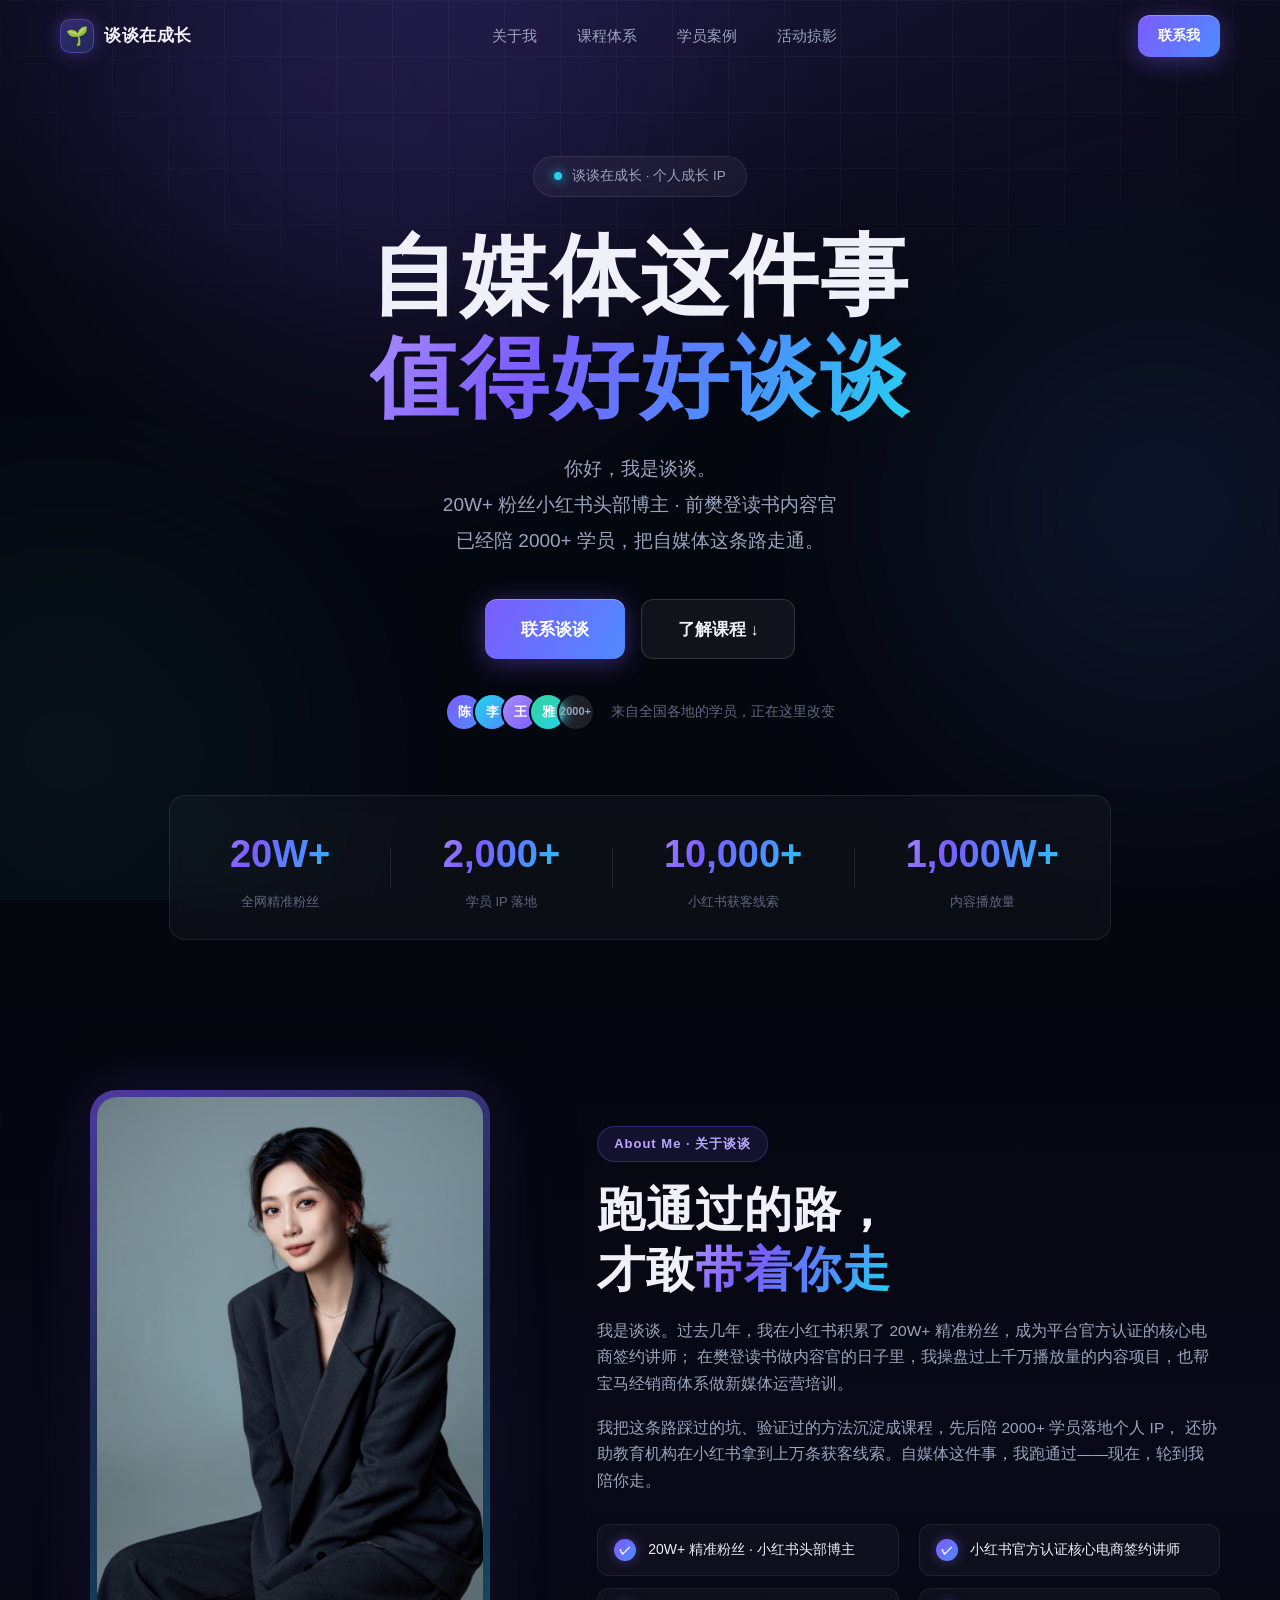
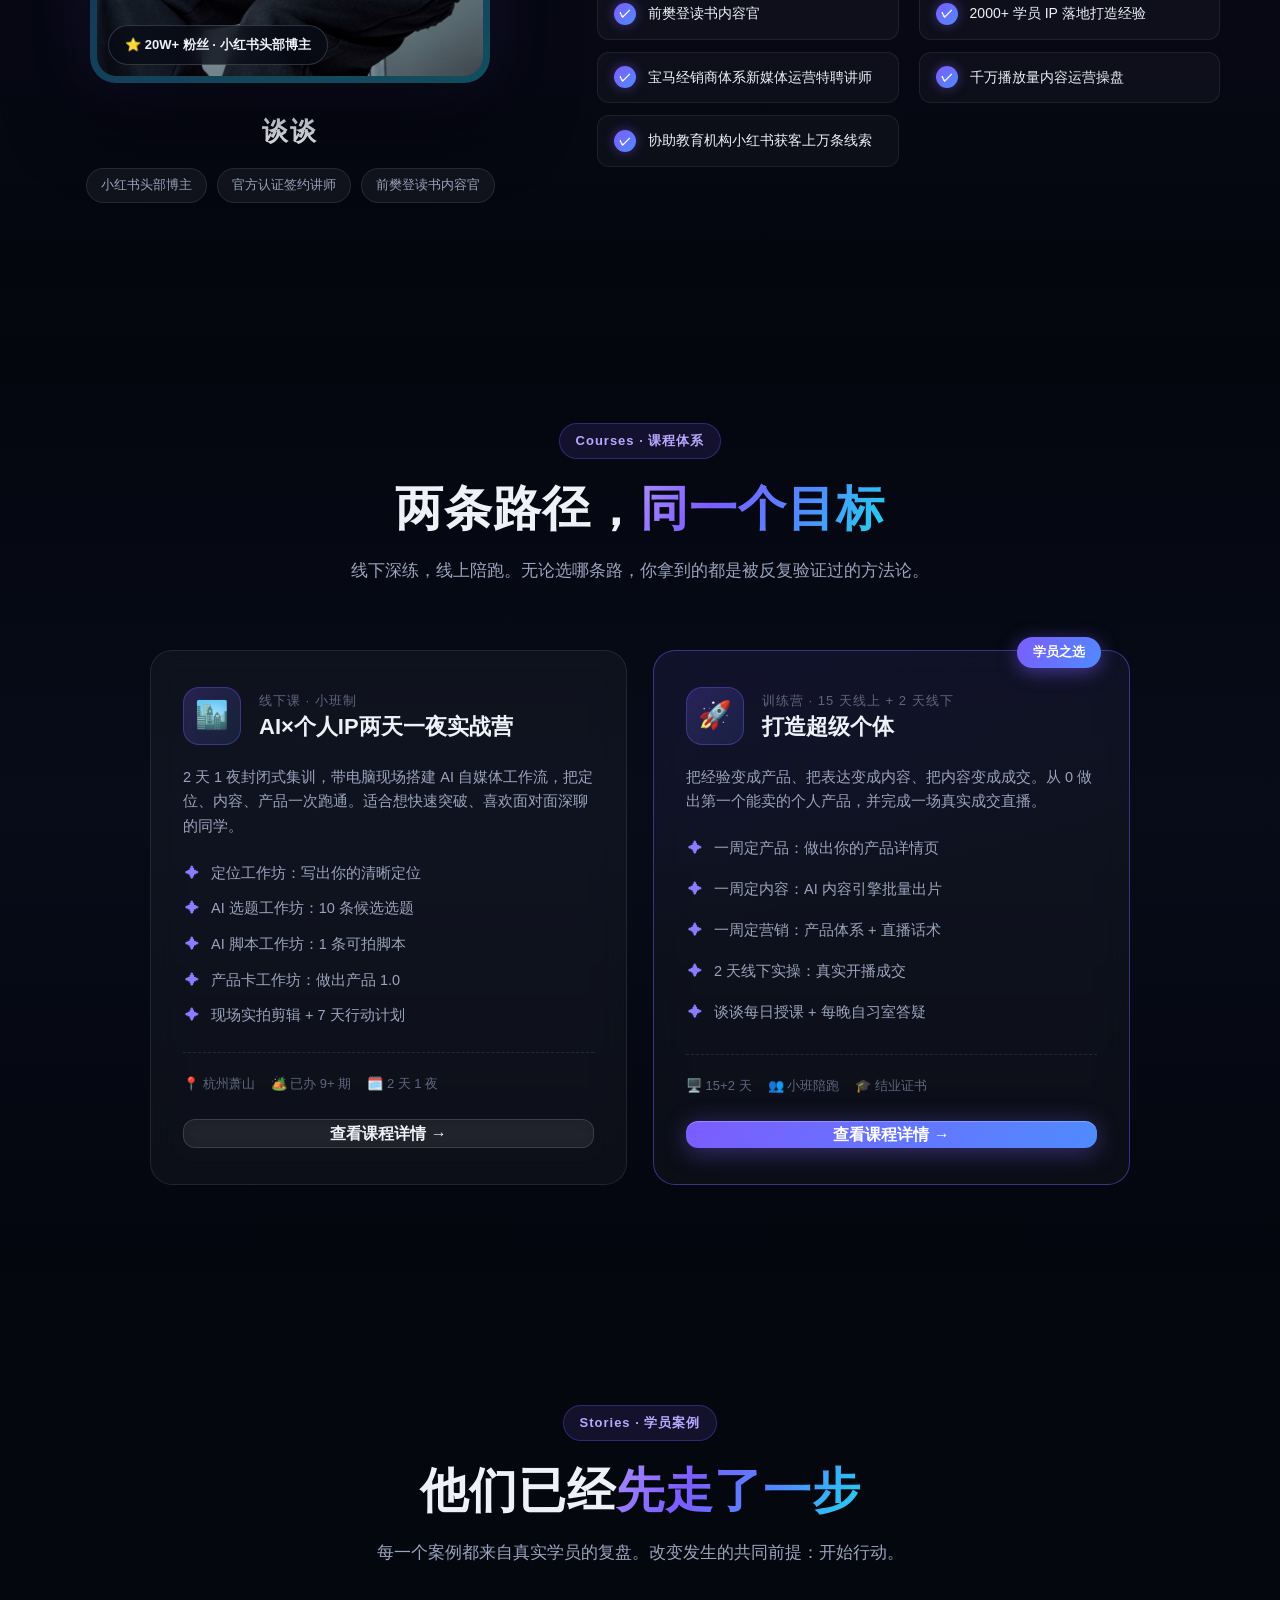
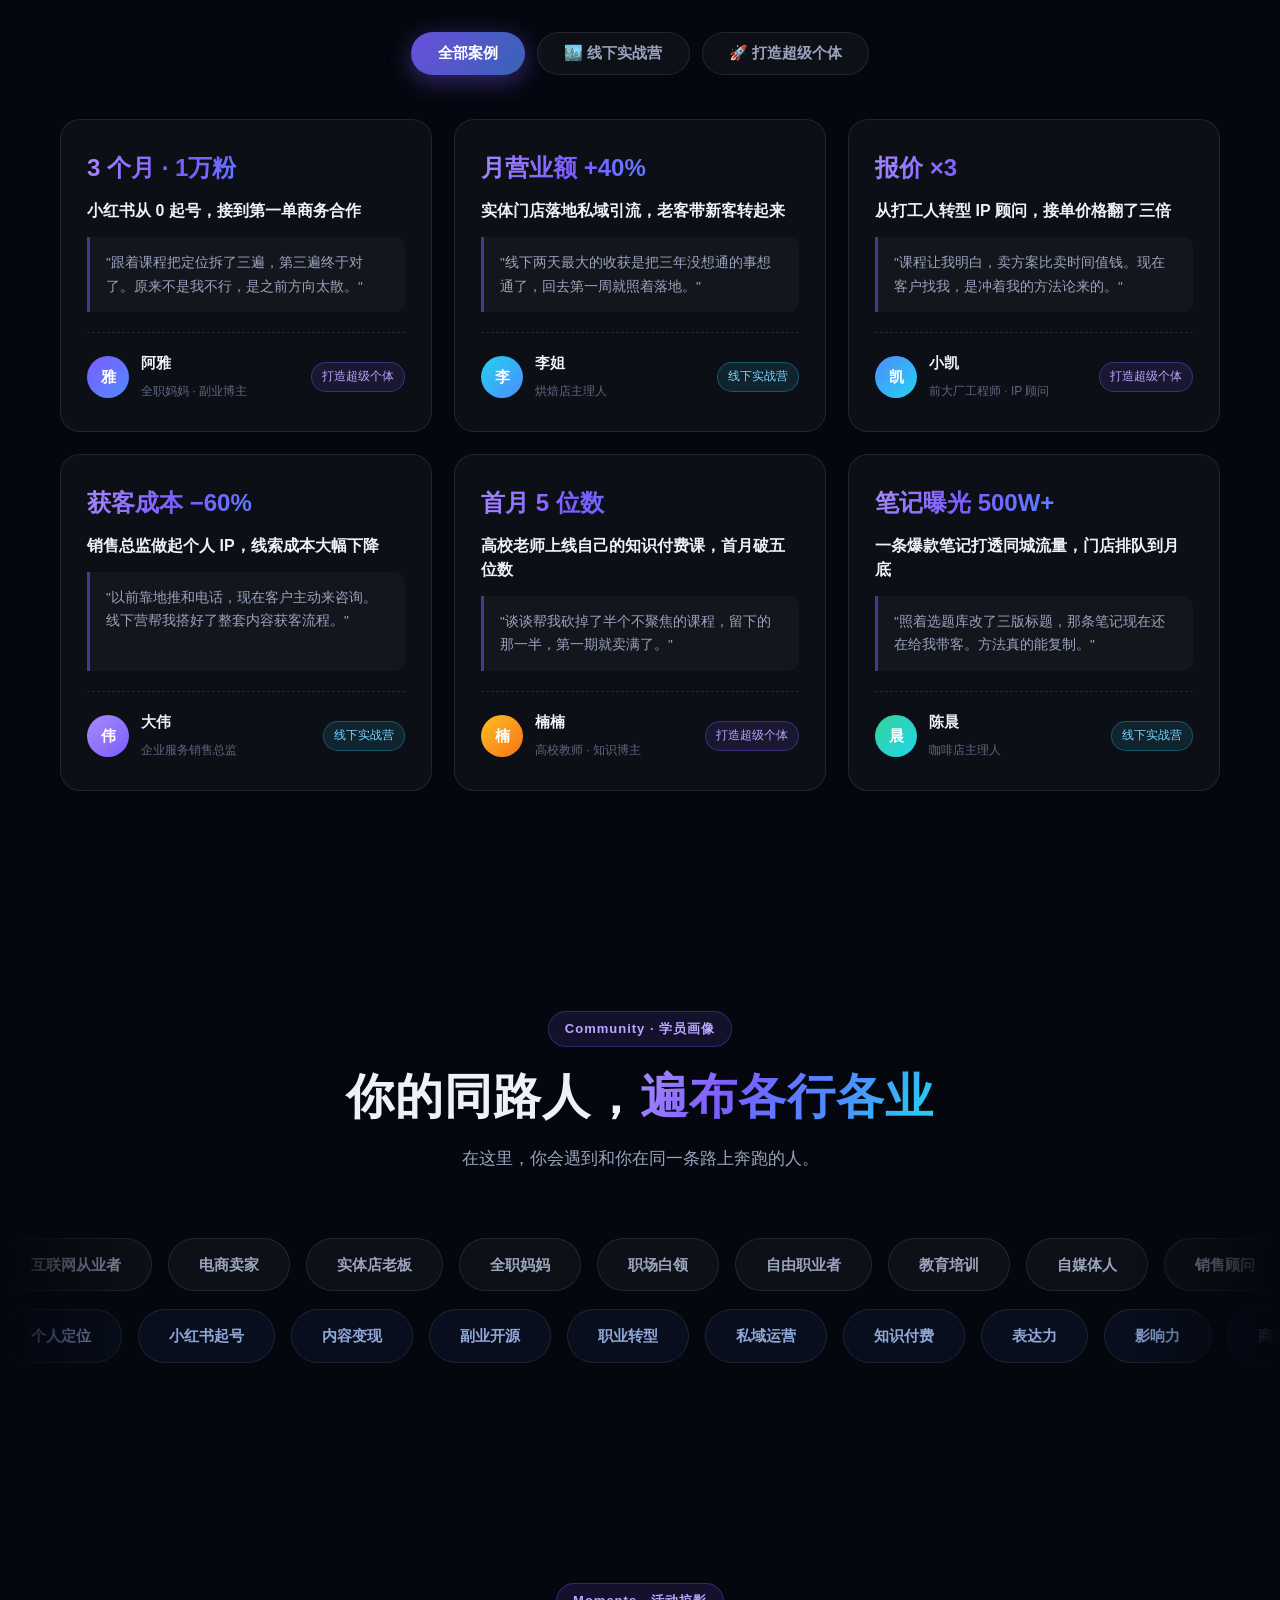
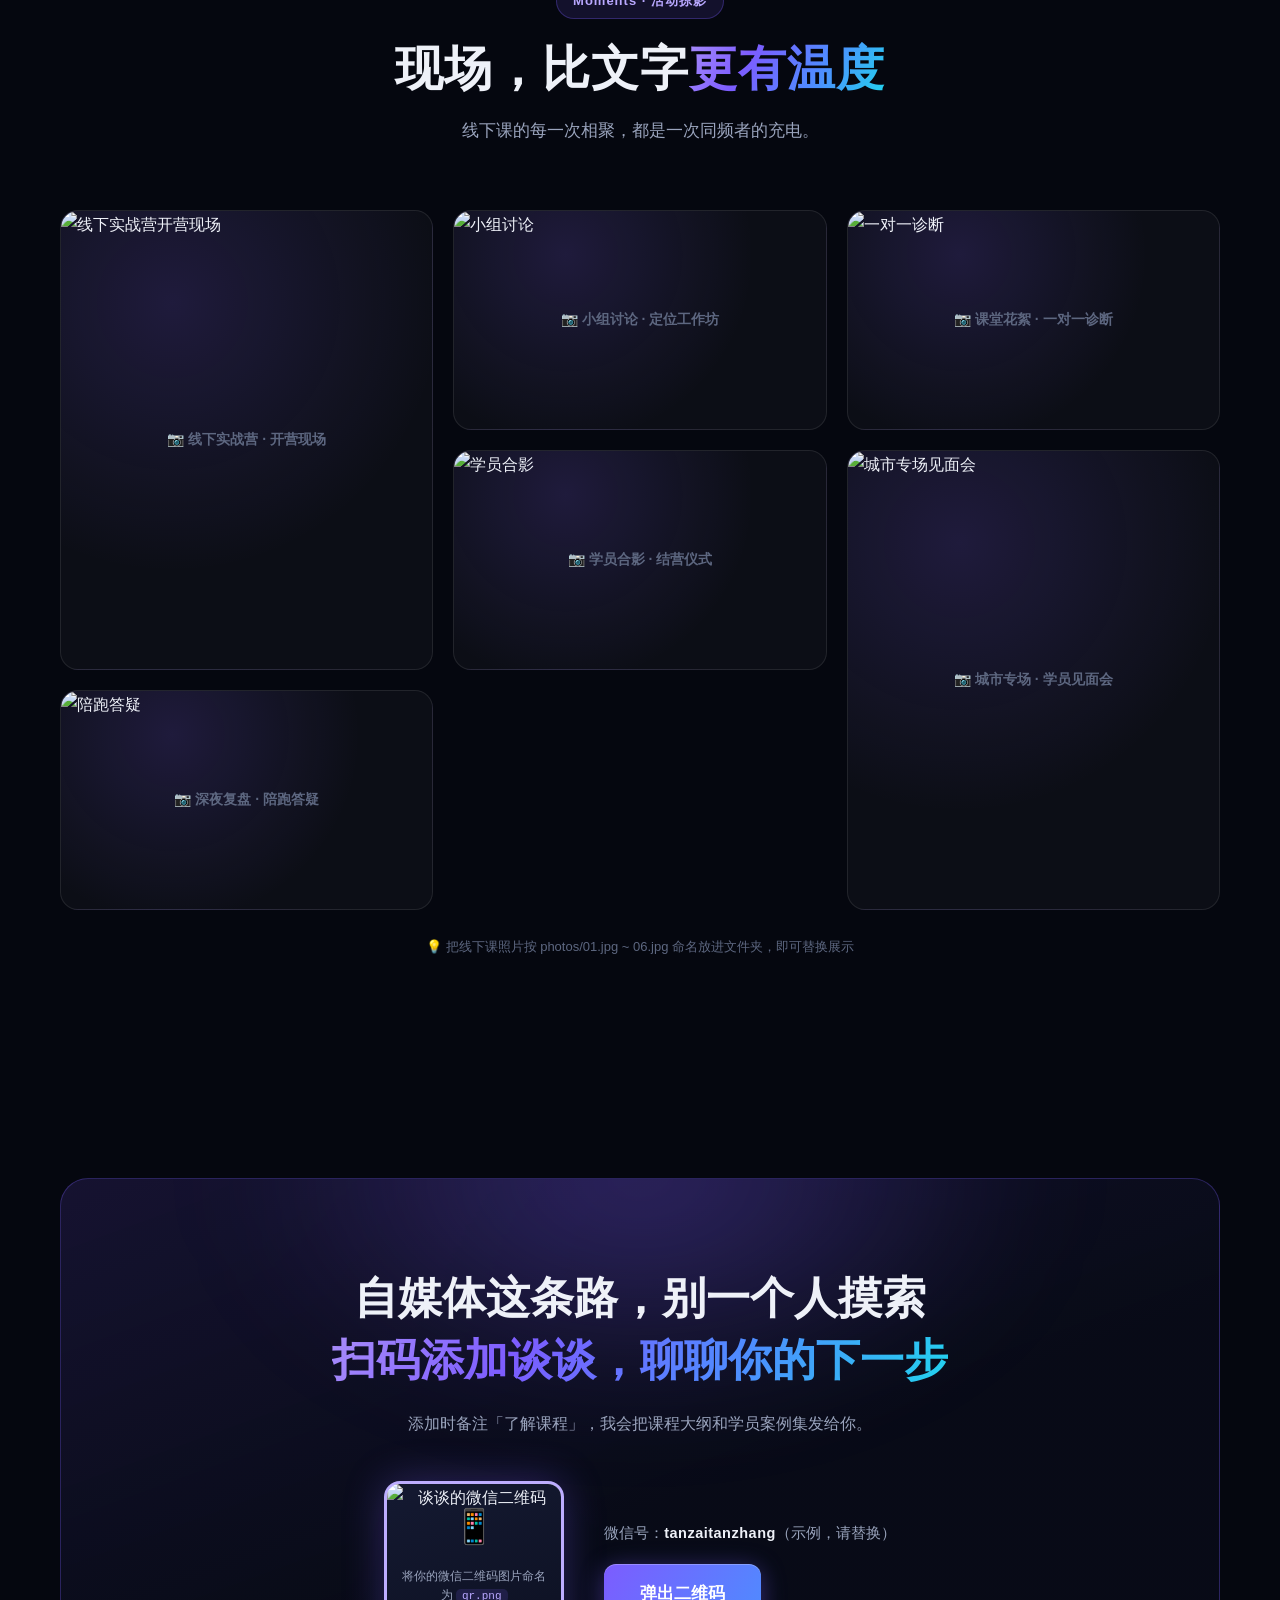
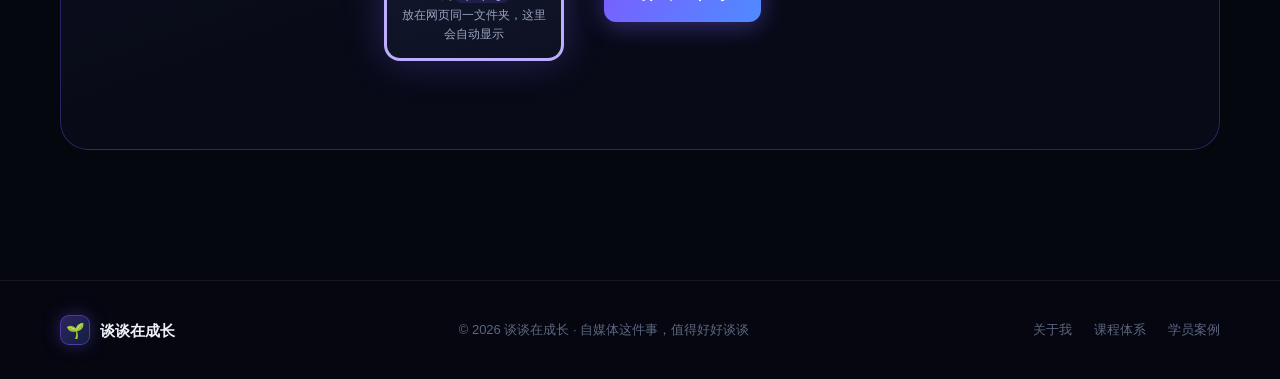
==== index.html @ 581b8286 "谈谈在成长官网：首页 + 两个课程详情页" ====
<!DOCTYPE html>
<html lang="zh-CN">
<head>
  <meta charset="UTF-8" />
  <meta name="viewport" content="width=device-width, initial-scale=1.0" />
  <title>谈谈在成长 — 自媒体这件事，值得好好谈谈</title>
  <meta name="description" content="谈谈在成长 · 20W+ 粉丝小红书头部博主，官方认证签约讲师，前樊登读书内容官。AI×个人IP两天一夜实战营 + 打造超级个体训练营，陪 2000+ 学员落地个人 IP。" />
  <link rel="icon" href="data:image/svg+xml,<svg xmlns='http://www.w3.org/2000/svg' viewBox='0 0 100 100'><text y='.9em' font-size='90'>🌱</text></svg>" />
  <link rel="stylesheet" href="style.css" />
</head>
<body>

  <!-- 全局背景光效 -->
  <div class="bg-fx" aria-hidden="true">
    <div class="bg-grid"></div>
    <div class="glow glow-1"></div>
    <div class="glow glow-2"></div>
    <div class="glow glow-3"></div>
  </div>

  <!-- ======================= 导航栏 ======================= -->
  <header class="navbar" id="navbar">
    <div class="container nav-inner">
      <a href="#top" class="logo">
        <span class="logo-mark">🌱</span>
        <span class="logo-text">谈谈在成长</span>
      </a>
      <nav class="nav-links" id="navLinks">
        <a href="#about">关于我</a>
        <a href="#courses">课程体系</a>
        <a href="#cases">学员案例</a>
        <a href="#gallery">活动掠影</a>
      </nav>
      <div class="nav-actions">
        <a href="javascript:void(0)" class="btn btn-primary btn-sm js-contact">联系我</a>
        <button class="nav-toggle" id="navToggle" aria-label="打开菜单">
          <span></span><span></span><span></span>
        </button>
      </div>
    </div>
  </header>

  <main id="top">

    <!-- ======================= HERO ======================= -->
    <section class="hero">
      <div class="container hero-inner">
        <div class="hero-badge reveal">
          <span class="badge-dot"></span>
          谈谈在成长 · 个人成长 IP
        </div>
        <h1 class="hero-title reveal">
          自媒体这件事<br />
          <span class="gradient-text">值得好好谈谈</span>
        </h1>
        <p class="hero-sub reveal">
          你好，我是谈谈。<br />
          20W+ 粉丝小红书头部博主 · 前樊登读书内容官<br class="br-desktop" />
          已经陪 2000+ 学员，把自媒体这条路走通。
        </p>
        <div class="hero-cta reveal">
          <a href="javascript:void(0)" class="btn btn-primary btn-lg js-contact">联系谈谈</a>
          <a href="#courses" class="btn btn-ghost btn-lg">了解课程 ↓</a>
        </div>

        <!-- 社会证明 -->
        <div class="proof-line reveal">
          <div class="proof-avatars" aria-hidden="true">
            <span class="pa pa-1">陈</span>
            <span class="pa pa-2">李</span>
            <span class="pa pa-3">王</span>
            <span class="pa pa-4">雅</span>
            <span class="pa pa-5">2000+</span>
          </div>
          <p>来自全国各地的学员，正在这里改变</p>
        </div>

        <!-- 数据条 -->
        <div class="hero-stats reveal">
          <div class="stat">
            <div class="stat-num" data-count="20" data-suffix="W+">0W+</div>
            <div class="stat-label">全网精准粉丝</div>
          </div>
          <div class="stat-divider"></div>
          <div class="stat">
            <div class="stat-num" data-count="2000" data-suffix="+">0+</div>
            <div class="stat-label">学员 IP 落地</div>
          </div>
          <div class="stat-divider"></div>
          <div class="stat">
            <div class="stat-num" data-count="10000" data-suffix="+">0+</div>
            <div class="stat-label">小红书获客线索</div>
          </div>
          <div class="stat-divider"></div>
          <div class="stat">
            <div class="stat-num" data-count="1000" data-suffix="W+">0W+</div>
            <div class="stat-label">内容播放量</div>
          </div>
        </div>
      </div>
    </section>

    <!-- ======================= 关于我 ======================= -->
    <section class="section about" id="about">
      <div class="container">
        <div class="about-grid">
          <div class="about-visual reveal">
            <div class="photo-frame">
              <img src="tantan.jpg" alt="谈谈 · 个人形象照" />
              <div class="photo-badge">⭐ 20W+ 粉丝 · 小红书头部博主</div>
            </div>
            <div class="about-name">谈谈</div>
            <div class="about-tags">
              <span class="tag-chip">小红书头部博主</span>
              <span class="tag-chip">官方认证签约讲师</span>
              <span class="tag-chip">前樊登读书内容官</span>
            </div>
          </div>

          <div class="about-text reveal">
            <div class="section-tag">About Me · 关于谈谈</div>
            <h2 class="section-title">跑通过的路，<br />才敢<span class="gradient-text">带着你走</span></h2>
            <p class="about-para">
              我是谈谈。过去几年，我在小红书积累了 20W+ 精准粉丝，成为平台官方认证的核心电商签约讲师；
              在樊登读书做内容官的日子里，我操盘过上千万播放量的内容项目，也帮宝马经销商体系做新媒体运营培训。
            </p>
            <p class="about-para">
              我把这条路踩过的坑、验证过的方法沉淀成课程，先后陪 2000+ 学员落地个人 IP，
              还协助教育机构在小红书拿到上万条获客线索。自媒体这件事，我跑通过——现在，轮到我陪你走。
            </p>
            <ul class="cred-list">
              <li><span class="cred-check">✓</span>20W+ 精准粉丝 · 小红书头部博主</li>
              <li><span class="cred-check">✓</span>小红书官方认证核心电商签约讲师</li>
              <li><span class="cred-check">✓</span>前樊登读书内容官</li>
              <li><span class="cred-check">✓</span>2000+ 学员 IP 落地打造经验</li>
              <li><span class="cred-check">✓</span>宝马经销商体系新媒体运营特聘讲师</li>
              <li><span class="cred-check">✓</span>千万播放量内容运营操盘</li>
              <li><span class="cred-check">✓</span>协助教育机构小红书获客上万条线索</li>
            </ul>
          </div>
        </div>
      </div>
    </section>

    <!-- ======================= 课程体系 ======================= -->
    <section class="section courses" id="courses">
      <div class="container">
        <div class="section-head reveal">
          <div class="section-tag">Courses · 课程体系</div>
          <h2 class="section-title">两条路径，<span class="gradient-text">同一个目标</span></h2>
          <p class="section-desc">线下深练，线上陪跑。无论选哪条路，你拿到的都是被反复验证过的方法论。</p>
        </div>

        <div class="product-grid">
          <!-- 线下课 -->
          <div class="product-card reveal">
            <div class="product-head">
              <span class="product-icon">🏙️</span>
              <div>
                <div class="product-kind">线下课 · 小班制</div>
                <h3>AI×个人IP两天一夜实战营</h3>
              </div>
            </div>
            <p class="product-desc">
              2 天 1 夜封闭式集训，带电脑现场搭建 AI 自媒体工作流，把定位、内容、产品一次跑通。适合想快速突破、喜欢面对面深聊的同学。
            </p>
            <ul class="product-list">
              <li>定位工作坊：写出你的清晰定位</li>
              <li>AI 选题工作坊：10 条候选选题</li>
              <li>AI 脚本工作坊：1 条可拍脚本</li>
              <li>产品卡工作坊：做出产品 1.0</li>
              <li>现场实拍剪辑 + 7 天行动计划</li>
            </ul>
            <div class="product-meta">
              <span>📍 杭州萧山</span>
              <span>🏕️ 已办 9+ 期</span>
              <span>🗓️ 2 天 1 夜</span>
            </div>
            <a href="course-offline.html" class="btn btn-ghost product-cta">查看课程详情 →</a>
          </div>

          <!-- 线上课 -->
          <div class="product-card product-hot reveal">
            <div class="hot-badge">学员之选</div>
            <div class="product-head">
              <span class="product-icon">🚀</span>
              <div>
                <div class="product-kind">训练营 · 15 天线上 + 2 天线下</div>
                <h3>打造超级个体</h3>
              </div>
            </div>
            <p class="product-desc">
              把经验变成产品、把表达变成内容、把内容变成成交。从 0 做出第一个能卖的个人产品，并完成一场真实成交直播。
            </p>
            <ul class="product-list">
              <li>一周定产品：做出你的产品详情页</li>
              <li>一周定内容：AI 内容引擎批量出片</li>
              <li>一周定营销：产品体系 + 直播话术</li>
              <li>2 天线下实操：真实开播成交</li>
              <li>谈谈每日授课 + 每晚自习室答疑</li>
            </ul>
            <div class="product-meta">
              <span>🖥️ 15+2 天</span>
              <span>👥 小班陪跑</span>
              <span>🎓 结业证书</span>
            </div>
            <a href="course-online.html" class="btn btn-primary product-cta">查看课程详情 →</a>
          </div>
        </div>
      </div>
    </section>

    <!-- ======================= 学员案例 ======================= -->
    <section class="section cases" id="cases">
      <div class="container">
        <div class="section-head reveal">
          <div class="section-tag">Stories · 学员案例</div>
          <h2 class="section-title">他们已经<span class="gradient-text">先走了一步</span></h2>
          <p class="section-desc">每一个案例都来自真实学员的复盘。改变发生的共同前提：开始行动。</p>
        </div>

        <div class="case-filter reveal" id="caseFilter">
          <button class="filter-tab active" data-filter="all">全部案例</button>
          <button class="filter-tab" data-filter="offline">🏙️ 线下实战营</button>
          <button class="filter-tab" data-filter="online">🚀 打造超级个体</button>
        </div>

        <div class="case-grid" id="caseGrid">
          <div class="case-card reveal" data-product="online">
            <div class="case-result">3 个月 · 1万粉</div>
            <p class="case-title">小红书从 0 起号，接到第一单商务合作</p>
            <p class="case-quote">"跟着课程把定位拆了三遍，第三遍终于对了。原来不是我不行，是之前方向太散。"</p>
            <div class="case-foot">
              <span class="case-avatar" style="--c1:#7c5cff;--c2:#4f8bff">雅</span>
              <div class="case-person"><strong>阿雅</strong><em>全职妈妈 · 副业博主</em></div>
              <span class="case-tag tag-online">打造超级个体</span>
            </div>
          </div>

          <div class="case-card reveal" data-product="offline">
            <div class="case-result">月营业额 +40%</div>
            <p class="case-title">实体门店落地私域引流，老客带新客转起来</p>
            <p class="case-quote">"线下两天最大的收获是把三年没想通的事想通了，回去第一周就照着落地。"</p>
            <div class="case-foot">
              <span class="case-avatar" style="--c1:#22d3ee;--c2:#4f8bff">李</span>
              <div class="case-person"><strong>李姐</strong><em>烘焙店主理人</em></div>
              <span class="case-tag tag-offline">线下实战营</span>
            </div>
          </div>

          <div class="case-card reveal" data-product="online">
            <div class="case-result">报价 ×3</div>
            <p class="case-title">从打工人转型 IP 顾问，接单价格翻了三倍</p>
            <p class="case-quote">"课程让我明白，卖方案比卖时间值钱。现在客户找我，是冲着我的方法论来的。"</p>
            <div class="case-foot">
              <span class="case-avatar" style="--c1:#4f8bff;--c2:#22d3ee">凯</span>
              <div class="case-person"><strong>小凯</strong><em>前大厂工程师 · IP 顾问</em></div>
              <span class="case-tag tag-online">打造超级个体</span>
            </div>
          </div>

          <div class="case-card reveal" data-product="offline">
            <div class="case-result">获客成本 −60%</div>
            <p class="case-title">销售总监做起个人 IP，线索成本大幅下降</p>
            <p class="case-quote">"以前靠地推和电话，现在客户主动来咨询。线下营帮我搭好了整套内容获客流程。"</p>
            <div class="case-foot">
              <span class="case-avatar" style="--c1:#a78bfa;--c2:#7c5cff">伟</span>
              <div class="case-person"><strong>大伟</strong><em>企业服务销售总监</em></div>
              <span class="case-tag tag-offline">线下实战营</span>
            </div>
          </div>

          <div class="case-card reveal" data-product="online">
            <div class="case-result">首月 5 位数</div>
            <p class="case-title">高校老师上线自己的知识付费课，首月破五位数</p>
            <p class="case-quote">"谈谈帮我砍掉了半个不聚焦的课程，留下的那一半，第一期就卖满了。"</p>
            <div class="case-foot">
              <span class="case-avatar" style="--c1:#fbbf24;--c2:#f97316">楠</span>
              <div class="case-person"><strong>楠楠</strong><em>高校教师 · 知识博主</em></div>
              <span class="case-tag tag-online">打造超级个体</span>
            </div>
          </div>

          <div class="case-card reveal" data-product="offline">
            <div class="case-result">笔记曝光 500W+</div>
            <p class="case-title">一条爆款笔记打透同城流量，门店排队到月底</p>
            <p class="case-quote">"照着选题库改了三版标题，那条笔记现在还在给我带客。方法真的能复制。"</p>
            <div class="case-foot">
              <span class="case-avatar" style="--c1:#34d399;--c2:#22d3ee">晨</span>
              <div class="case-person"><strong>陈晨</strong><em>咖啡店主理人</em></div>
              <span class="case-tag tag-offline">线下实战营</span>
            </div>
          </div>
        </div>
      </div>
    </section>

    <!-- ======================= 学员行业分布（跑马灯） ======================= -->
    <section class="section industries">
      <div class="container">
        <div class="section-head reveal">
          <div class="section-tag">Community · 学员画像</div>
          <h2 class="section-title">你的同路人，<span class="gradient-text">遍布各行各业</span></h2>
          <p class="section-desc">在这里，你会遇到和你在同一条路上奔跑的人。</p>
        </div>
      </div>
      <div class="marquee-wrap reveal">
        <div class="marquee">
          <div class="marquee-track" id="marqueeTrack">
            <span class="chip">互联网从业者</span>
            <span class="chip">电商卖家</span>
            <span class="chip">实体店老板</span>
            <span class="chip">全职妈妈</span>
            <span class="chip">职场白领</span>
            <span class="chip">自由职业者</span>
            <span class="chip">教育培训</span>
            <span class="chip">自媒体人</span>
            <span class="chip">销售顾问</span>
            <span class="chip">设计师</span>
            <span class="chip">程序员</span>
            <span class="chip">高校学生</span>
          </div>
        </div>
        <div class="marquee marquee-reverse">
          <div class="marquee-track">
            <span class="chip chip-alt">个人定位</span>
            <span class="chip chip-alt">小红书起号</span>
            <span class="chip chip-alt">内容变现</span>
            <span class="chip chip-alt">副业开源</span>
            <span class="chip chip-alt">职业转型</span>
            <span class="chip chip-alt">私域运营</span>
            <span class="chip chip-alt">知识付费</span>
            <span class="chip chip-alt">表达力</span>
            <span class="chip chip-alt">影响力</span>
            <span class="chip chip-alt">商业思维</span>
          </div>
        </div>
      </div>
    </section>

    <!-- ======================= 活动掠影 ======================= -->
    <section class="section gallery" id="gallery">
      <div class="container">
        <div class="section-head reveal">
          <div class="section-tag">Moments · 活动掠影</div>
          <h2 class="section-title">现场，比文字<span class="gradient-text">更有温度</span></h2>
          <p class="section-desc">线下课的每一次相聚，都是一次同频者的充电。</p>
        </div>

        <div class="gallery-grid reveal">
          <figure class="photo photo-tall" data-label="📷 线下实战营 · 开营现场">
            <img src="photos/01.jpg" alt="线下实战营开营现场" />
          </figure>
          <figure class="photo" data-label="📷 小组讨论 · 定位工作坊">
            <img src="photos/02.jpg" alt="小组讨论" />
          </figure>
          <figure class="photo" data-label="📷 课堂花絮 · 一对一诊断">
            <img src="photos/03.jpg" alt="一对一诊断" />
          </figure>
          <figure class="photo" data-label="📷 学员合影 · 结营仪式">
            <img src="photos/04.jpg" alt="学员合影" />
          </figure>
          <figure class="photo photo-tall" data-label="📷 城市专场 · 学员见面会">
            <img src="photos/05.jpg" alt="城市专场见面会" />
          </figure>
          <figure class="photo" data-label="📷 深夜复盘 · 陪跑答疑">
            <img src="photos/06.jpg" alt="陪跑答疑" />
          </figure>
        </div>
        <p class="gallery-hint reveal">💡 把线下课照片按 photos/01.jpg ~ 06.jpg 命名放进文件夹，即可替换展示</p>
      </div>
    </section>

    <!-- ======================= 底部 CTA ======================= -->
    <section class="section cta-final" id="contact">
      <div class="container">
        <div class="cta-box reveal">
          <div class="cta-glow"></div>
          <h2 class="cta-title">自媒体这条路，别一个人摸索<br /><span class="gradient-text">扫码添加谈谈，聊聊你的下一步</span></h2>
          <p class="cta-desc">添加时备注「了解课程」，我会把课程大纲和学员案例集发给你。</p>
          <div class="cta-qr">
            <div class="qr-box" id="qrBoxCta">
              <img src="qr.png" alt="谈谈的微信二维码" />
              <div class="qr-placeholder">
                <span>📱</span>
                <p>将你的微信二维码图片命名为 <code>qr.png</code><br />放在网页同一文件夹，这里会自动显示</p>
              </div>
            </div>
            <div class="cta-qr-side">
              <p class="qr-wechat">微信号：<b>tanzaitanzhang</b>（示例，请替换）</p>
              <a href="javascript:void(0)" class="btn btn-primary btn-lg js-contact">弹出二维码</a>
            </div>
          </div>
        </div>
      </div>
    </section>

  </main>

  <!-- ======================= 页脚 ======================= -->
  <footer class="footer">
    <div class="container footer-inner">
      <div class="footer-left">
        <span class="logo-mark">🌱</span>
        <span>谈谈在成长</span>
      </div>
      <p class="footer-copy">© 2026 谈谈在成长 · 自媒体这件事，值得好好谈谈</p>
      <div class="footer-links">
        <a href="#about">关于我</a>
        <a href="#courses">课程体系</a>
        <a href="#cases">学员案例</a>
      </div>
    </div>
  </footer>

  <!-- ======================= 联系我 弹窗 ======================= -->
  <div class="modal" id="contactModal" aria-hidden="true">
    <div class="modal-overlay js-modal-close"></div>
    <div class="modal-card" role="dialog" aria-label="联系谈谈">
      <button class="modal-close js-modal-close" aria-label="关闭">×</button>
      <div class="modal-head">
        <span class="logo-mark">🌱</span>
        <h3>添加谈谈的微信</h3>
        <p>扫码或截图，用微信「扫一扫」添加</p>
      </div>
      <div class="qr-box qr-lg" id="qrBoxModal">
        <img src="qr.png" alt="谈谈的微信二维码" />
        <div class="qr-placeholder">
          <span>📱</span>
          <p>将二维码图片命名为 <code>qr.png</code><br />放在网页同一文件夹，这里会自动显示</p>
        </div>
      </div>
      <p class="modal-wechat">微信号：<b>tanzaitanzhang</b>（示例，请替换）</p>
      <p class="modal-note">备注「了解课程」，领取课程大纲 + 学员案例集</p>
    </div>
  </div>

  <script src="script.js"></script>
</body>
</html>
---- style.css ----
/* ============================================================
   谈谈在成长 — 暗黑科技风个人 IP 官网
   ============================================================ */

:root {
  --bg: #05070f;
  --bg-soft: #0a0e1c;
  --card: rgba(255, 255, 255, 0.035);
  --card-border: rgba(255, 255, 255, 0.09);
  --text: #eef1f8;
  --text-dim: #9aa4bd;
  --text-faint: #5d6780;
  --primary: #7c5cff;
  --primary-2: #4f8bff;
  --accent: #22d3ee;
  --gradient: linear-gradient(120deg, #a78bfa 0%, #7c5cff 30%, #4f8bff 65%, #22d3ee 100%);
  --radius: 16px;
  --nav-h: 72px;
  --font: -apple-system, BlinkMacSystemFont, "PingFang SC", "Hiragino Sans GB",
    "Microsoft YaHei", "Segoe UI", Roboto, sans-serif;
}

* { margin: 0; padding: 0; box-sizing: border-box; }

html { scroll-behavior: smooth; scroll-padding-top: var(--nav-h); }

body {
  font-family: var(--font);
  background: var(--bg);
  color: var(--text);
  line-height: 1.7;
  overflow-x: hidden;
  -webkit-font-smoothing: antialiased;
}

body.modal-open { overflow: hidden; }

::selection { background: rgba(124, 92, 255, 0.4); color: #fff; }

.container {
  width: min(1160px, calc(100% - 48px));
  margin: 0 auto;
}

/* ======================= 背景光效 ======================= */
.bg-fx {
  position: fixed;
  inset: 0;
  z-index: -1;
  overflow: hidden;
  background:
    radial-gradient(ellipse 80% 50% at 50% -10%, rgba(124, 92, 255, 0.18), transparent),
    var(--bg);
}

.bg-grid {
  position: absolute;
  inset: 0;
  background-image:
    linear-gradient(rgba(255, 255, 255, 0.03) 1px, transparent 1px),
    linear-gradient(90deg, rgba(255, 255, 255, 0.03) 1px, transparent 1px);
  background-size: 56px 56px;
  mask-image: radial-gradient(ellipse 90% 60% at 50% 0%, #000 30%, transparent 75%);
  -webkit-mask-image: radial-gradient(ellipse 90% 60% at 50% 0%, #000 30%, transparent 75%);
}

.glow {
  position: absolute;
  border-radius: 50%;
  filter: blur(120px);
  opacity: 0.5;
  animation: float 14s ease-in-out infinite;
}
.glow-1 { width: 560px; height: 560px; top: -180px; left: 8%; background: rgba(124, 92, 255, 0.28); }
.glow-2 { width: 480px; height: 480px; top: 30%; right: -120px; background: rgba(79, 139, 255, 0.22); animation-delay: -5s; }
.glow-3 { width: 420px; height: 420px; top: 60%; left: -140px; background: rgba(34, 211, 238, 0.12); animation-delay: -9s; }

@keyframes float {
  0%, 100% { transform: translate(0, 0) scale(1); }
  50% { transform: translate(30px, 40px) scale(1.08); }
}

/* ======================= 导航栏 ======================= */
.navbar {
  position: fixed;
  top: 0;
  left: 0;
  right: 0;
  height: var(--nav-h);
  z-index: 100;
  transition: background 0.3s, border-color 0.3s, backdrop-filter 0.3s;
  border-bottom: 1px solid transparent;
}
.navbar.scrolled {
  background: rgba(6, 8, 18, 0.72);
  backdrop-filter: blur(18px) saturate(1.4);
  -webkit-backdrop-filter: blur(18px) saturate(1.4);
  border-bottom-color: rgba(255, 255, 255, 0.07);
}

.nav-inner {
  height: var(--nav-h);
  display: flex;
  align-items: center;
  justify-content: space-between;
  gap: 24px;
}

.logo {
  display: flex;
  align-items: center;
  gap: 10px;
  text-decoration: none;
  color: var(--text);
  font-weight: 700;
  font-size: 17px;
  letter-spacing: 0.5px;
}
.logo-mark {
  display: grid;
  place-items: center;
  width: 34px;
  height: 34px;
  border-radius: 10px;
  font-size: 18px;
  background: linear-gradient(135deg, rgba(124, 92, 255, 0.35), rgba(79, 139, 255, 0.2));
  border: 1px solid rgba(124, 92, 255, 0.45);
  box-shadow: 0 0 18px rgba(124, 92, 255, 0.35);
}

.nav-links { display: flex; gap: 8px; }
.nav-links a {
  color: var(--text-dim);
  text-decoration: none;
  font-size: 14.5px;
  padding: 8px 16px;
  border-radius: 10px;
  transition: color 0.2s, background 0.2s;
}
.nav-links a:hover { color: var(--text); background: rgba(255, 255, 255, 0.06); }

.nav-actions { display: flex; align-items: center; gap: 12px; }

.nav-toggle {
  display: none;
  flex-direction: column;
  justify-content: center;
  gap: 5px;
  width: 40px;
  height: 40px;
  padding: 8px;
  background: rgba(255, 255, 255, 0.05);
  border: 1px solid var(--card-border);
  border-radius: 10px;
  cursor: pointer;
}
.nav-toggle span {
  display: block;
  height: 2px;
  background: var(--text);
  border-radius: 2px;
  transition: transform 0.25s, opacity 0.25s;
}
.nav-toggle.open span:nth-child(1) { transform: translateY(7px) rotate(45deg); }
.nav-toggle.open span:nth-child(2) { opacity: 0; }
.nav-toggle.open span:nth-child(3) { transform: translateY(-7px) rotate(-45deg); }

/* ======================= 按钮 ======================= */
.btn {
  display: inline-flex;
  align-items: center;
  justify-content: center;
  gap: 8px;
  text-decoration: none;
  font-weight: 600;
  border-radius: 12px;
  cursor: pointer;
  border: none;
  font-family: var(--font);
  transition: transform 0.2s, box-shadow 0.2s, background 0.2s, border-color 0.2s;
  white-space: nowrap;
}
.btn-sm { padding: 9px 20px; font-size: 14px; }
.btn-lg { padding: 15px 36px; font-size: 16.5px; }

.btn-primary {
  color: #fff;
  background: linear-gradient(120deg, #7c5cff, #4f8bff);
  box-shadow: 0 4px 24px rgba(124, 92, 255, 0.4), inset 0 1px 0 rgba(255, 255, 255, 0.25);
}
.btn-primary:hover {
  transform: translateY(-2px);
  box-shadow: 0 8px 32px rgba(124, 92, 255, 0.55), inset 0 1px 0 rgba(255, 255, 255, 0.25);
}

.btn-ghost {
  color: var(--text);
  background: rgba(255, 255, 255, 0.05);
  border: 1px solid rgba(255, 255, 255, 0.14);
  backdrop-filter: blur(8px);
}
.btn-ghost:hover {
  transform: translateY(-2px);
  background: rgba(255, 255, 255, 0.09);
  border-color: rgba(255, 255, 255, 0.26);
}

/* ======================= HERO ======================= */
.hero {
  position: relative;
  padding: calc(var(--nav-h) + 84px) 0 40px;
  text-align: center;
}

.hero-badge {
  display: inline-flex;
  align-items: center;
  gap: 10px;
  padding: 8px 20px;
  font-size: 13.5px;
  color: var(--text-dim);
  background: rgba(255, 255, 255, 0.045);
  border: 1px solid var(--card-border);
  border-radius: 999px;
  backdrop-filter: blur(10px);
}
.badge-dot {
  width: 8px;
  height: 8px;
  border-radius: 50%;
  background: var(--accent);
  box-shadow: 0 0 12px var(--accent);
  animation: pulse 2s ease-in-out infinite;
}
@keyframes pulse {
  0%, 100% { opacity: 1; transform: scale(1); }
  50% { opacity: 0.5; transform: scale(0.8); }
}

.hero-title {
  margin: 28px 0 22px;
  font-size: clamp(42px, 8vw, 88px);
  font-weight: 800;
  line-height: 1.16;
  letter-spacing: 2px;
}

.gradient-text {
  background: var(--gradient);
  -webkit-background-clip: text;
  background-clip: text;
  -webkit-text-fill-color: transparent;
  color: transparent;
}

.hero-sub {
  max-width: 680px;
  margin: 0 auto;
  font-size: clamp(16px, 2.2vw, 19px);
  color: var(--text-dim);
  line-height: 1.9;
}

.hero-cta {
  display: flex;
  justify-content: center;
  gap: 16px;
  margin-top: 40px;
  flex-wrap: wrap;
}

/* 社会证明头像堆叠 */
.proof-line {
  display: flex;
  align-items: center;
  justify-content: center;
  gap: 16px;
  margin-top: 34px;
}
.proof-line p { font-size: 13.5px; color: var(--text-faint); }
.proof-avatars { display: flex; }
.pa {
  display: grid;
  place-items: center;
  width: 38px;
  height: 38px;
  border-radius: 50%;
  font-size: 13px;
  font-weight: 700;
  color: #fff;
  border: 2px solid var(--bg);
  margin-left: -10px;
}
.pa:first-child { margin-left: 0; }
.pa-1 { background: linear-gradient(135deg, #7c5cff, #4f8bff); }
.pa-2 { background: linear-gradient(135deg, #22d3ee, #4f8bff); }
.pa-3 { background: linear-gradient(135deg, #a78bfa, #7c5cff); }
.pa-4 { background: linear-gradient(135deg, #34d399, #22d3ee); }
.pa-5 {
  background: rgba(255, 255, 255, 0.1);
  backdrop-filter: blur(6px);
  font-size: 11px;
  color: var(--text-dim);
}

/* 数据条 */
.hero-stats {
  display: flex;
  justify-content: center;
  align-items: center;
  gap: clamp(20px, 4vw, 52px);
  margin: 64px auto 0;
  padding: 26px clamp(20px, 4vw, 56px);
  background: rgba(255, 255, 255, 0.03);
  border: 1px solid var(--card-border);
  border-radius: var(--radius);
  backdrop-filter: blur(12px);
  width: fit-content;
  max-width: 100%;
  flex-wrap: wrap;
}
.stat { text-align: center; min-width: 118px; }
.stat-num {
  font-size: clamp(26px, 3.4vw, 38px);
  font-weight: 800;
  background: var(--gradient);
  -webkit-background-clip: text;
  background-clip: text;
  -webkit-text-fill-color: transparent;
}
.stat-label { margin-top: 4px; font-size: 13px; color: var(--text-faint); }
.stat-divider { width: 1px; height: 40px; background: rgba(255, 255, 255, 0.1); }

/* ======================= 通用 Section ======================= */
.section { padding: 110px 0; position: relative; }

.section-head { text-align: center; max-width: 720px; margin: 0 auto 64px; }

.section-tag {
  display: inline-block;
  padding: 6px 16px;
  font-size: 13px;
  font-weight: 600;
  letter-spacing: 1px;
  color: #b9a8ff;
  background: rgba(124, 92, 255, 0.12);
  border: 1px solid rgba(124, 92, 255, 0.3);
  border-radius: 999px;
  margin-bottom: 20px;
}

.section-title {
  font-size: clamp(30px, 4.6vw, 48px);
  font-weight: 800;
  line-height: 1.25;
  letter-spacing: 1px;
}

.section-desc {
  margin-top: 18px;
  font-size: clamp(15px, 1.8vw, 17px);
  color: var(--text-dim);
}

/* ======================= 关于我 ======================= */
.about { background: linear-gradient(180deg, transparent, rgba(124, 92, 255, 0.04) 50%, transparent); }

.about-grid {
  display: grid;
  grid-template-columns: 0.85fr 1.15fr;
  gap: clamp(40px, 6vw, 88px);
  align-items: center;
}

.about-visual { text-align: center; }

.photo-frame {
  position: relative;
  max-width: 400px;
  margin: 0 auto;
  padding: 7px;
  border-radius: 26px;
  background: linear-gradient(160deg, rgba(124, 92, 255, 0.6), rgba(79, 139, 255, 0.25) 45%, rgba(34, 211, 238, 0.35));
  box-shadow:
    0 30px 80px rgba(0, 0, 0, 0.55),
    0 0 60px rgba(124, 92, 255, 0.18);
}
.photo-frame img {
  display: block;
  width: 100%;
  height: auto;
  border-radius: 20px;
}

.photo-badge {
  position: absolute;
  left: 18px;
  bottom: 18px;
  padding: 8px 16px;
  font-size: 13px;
  font-weight: 600;
  color: var(--text);
  background: rgba(8, 10, 22, 0.72);
  border: 1px solid rgba(255, 255, 255, 0.16);
  border-radius: 999px;
  backdrop-filter: blur(10px);
  -webkit-backdrop-filter: blur(10px);
}

.about-name { margin-top: 26px; font-size: 26px; font-weight: 800; letter-spacing: 2px; }
.about-tags {
  display: flex;
  justify-content: center;
  gap: 10px;
  margin-top: 14px;
  flex-wrap: wrap;
}
.tag-chip {
  padding: 6px 14px;
  font-size: 12.5px;
  color: var(--text-dim);
  background: rgba(255, 255, 255, 0.05);
  border: 1px solid var(--card-border);
  border-radius: 999px;
}

.about-para { margin-top: 18px; font-size: 15.5px; color: var(--text-dim); }
.about-text .section-title { margin-top: 4px; }
.about-text .section-tag { margin-bottom: 14px; }

.cred-list {
  list-style: none;
  margin-top: 30px;
  display: grid;
  grid-template-columns: 1fr 1fr;
  gap: 12px 20px;
}
.cred-list li {
  display: flex;
  align-items: center;
  gap: 12px;
  padding: 13px 16px;
  font-size: 14px;
  color: var(--text);
  background: rgba(255, 255, 255, 0.03);
  border: 1px solid rgba(255, 255, 255, 0.07);
  border-radius: 12px;
  transition: border-color 0.25s, background 0.25s, transform 0.25s;
}
.cred-list li:hover {
  border-color: rgba(124, 92, 255, 0.5);
  background: rgba(124, 92, 255, 0.08);
  transform: translateX(4px);
}
.cred-check {
  flex-shrink: 0;
  display: grid;
  place-items: center;
  width: 22px;
  height: 22px;
  font-size: 12px;
  font-weight: 800;
  color: #fff;
  border-radius: 50%;
  background: linear-gradient(135deg, #7c5cff, #4f8bff);
  box-shadow: 0 0 12px rgba(124, 92, 255, 0.45);
}

/* ======================= 课程体系 ======================= */
.courses { background: linear-gradient(180deg, transparent, rgba(79, 139, 255, 0.04) 50%, transparent); }

.product-grid {
  display: grid;
  grid-template-columns: 1fr 1fr;
  gap: 26px;
  max-width: 980px;
  margin: 0 auto;
}

.product-card {
  position: relative;
  display: flex;
  flex-direction: column;
  padding: 36px 32px;
  background: var(--card);
  border: 1px solid var(--card-border);
  border-radius: 22px;
  backdrop-filter: blur(14px);
  transition: transform 0.3s, border-color 0.3s, box-shadow 0.3s;
}
.product-card:hover {
  transform: translateY(-6px);
  border-color: rgba(255, 255, 255, 0.2);
  box-shadow: 0 24px 60px rgba(0, 0, 0, 0.45);
}

.product-hot {
  border-color: rgba(124, 92, 255, 0.45);
  background: linear-gradient(165deg, rgba(124, 92, 255, 0.1), rgba(255, 255, 255, 0.03) 45%);
}
.product-hot:hover {
  border-color: rgba(124, 92, 255, 0.7);
  box-shadow: 0 24px 60px rgba(0, 0, 0, 0.45), 0 0 44px rgba(124, 92, 255, 0.16);
}

.hot-badge {
  position: absolute;
  top: -14px;
  right: 28px;
  padding: 5px 16px;
  font-size: 12.5px;
  font-weight: 700;
  color: #fff;
  background: linear-gradient(120deg, #7c5cff, #4f8bff);
  border-radius: 999px;
  box-shadow: 0 4px 18px rgba(124, 92, 255, 0.5);
}

.product-head { display: flex; align-items: center; gap: 18px; }
.product-icon {
  flex-shrink: 0;
  display: grid;
  place-items: center;
  width: 58px;
  height: 58px;
  font-size: 27px;
  border-radius: 16px;
  background: linear-gradient(135deg, rgba(124, 92, 255, 0.22), rgba(79, 139, 255, 0.12));
  border: 1px solid rgba(124, 92, 255, 0.35);
}
.product-kind { font-size: 13px; color: var(--text-faint); letter-spacing: 1px; }
.product-head h3 { font-size: 22px; line-height: 1.35; }

.product-desc { margin-top: 20px; font-size: 14.5px; color: var(--text-dim); }

.product-list {
  list-style: none;
  margin-top: 22px;
  display: grid;
  gap: 11px;
  flex: 1;
}
.product-list li {
  position: relative;
  padding-left: 28px;
  font-size: 14.5px;
  color: var(--text-dim);
}
.product-list li::before {
  content: "✦";
  position: absolute;
  left: 2px;
  color: #8b7bff;
}

.product-meta {
  display: flex;
  gap: 16px;
  flex-wrap: wrap;
  margin-top: 24px;
  padding-top: 20px;
  border-top: 1px dashed rgba(255, 255, 255, 0.1);
  font-size: 13px;
  color: var(--text-faint);
}

.product-cta { margin-top: 24px; width: 100%; }

/* ======================= 学员案例 ======================= */
.case-filter {
  display: flex;
  justify-content: center;
  gap: 12px;
  margin-bottom: 44px;
  flex-wrap: wrap;
}
.filter-tab {
  padding: 11px 26px;
  font-size: 15px;
  font-weight: 600;
  font-family: var(--font);
  color: var(--text-dim);
  background: rgba(255, 255, 255, 0.04);
  border: 1px solid var(--card-border);
  border-radius: 999px;
  cursor: pointer;
  transition: all 0.25s;
}
.filter-tab:hover { color: var(--text); border-color: rgba(255, 255, 255, 0.25); transform: translateY(-2px); }
.filter-tab.active {
  color: #fff;
  background: linear-gradient(120deg, rgba(124, 92, 255, 0.85), rgba(79, 139, 255, 0.7));
  border-color: transparent;
  box-shadow: 0 6px 24px rgba(124, 92, 255, 0.4);
}

.case-grid {
  display: grid;
  grid-template-columns: repeat(3, 1fr);
  gap: 22px;
}
.case-card {
  display: flex;
  flex-direction: column;
  padding: 28px 26px;
  background: var(--card);
  border: 1px solid var(--card-border);
  border-radius: 20px;
  backdrop-filter: blur(12px);
  transition: transform 0.3s, border-color 0.3s, box-shadow 0.3s, opacity 0.3s;
}
.case-card:hover {
  transform: translateY(-6px);
  border-color: rgba(124, 92, 255, 0.45);
  box-shadow: 0 20px 48px rgba(0, 0, 0, 0.45), 0 0 32px rgba(124, 92, 255, 0.12);
}
.case-card.hidden { display: none; }

.case-result {
  font-size: 24px;
  font-weight: 800;
  background: var(--gradient);
  -webkit-background-clip: text;
  background-clip: text;
  -webkit-text-fill-color: transparent;
}
.case-title { margin-top: 10px; font-size: 16px; font-weight: 700; line-height: 1.5; }
.case-quote {
  flex: 1;
  margin-top: 14px;
  padding: 14px 16px;
  font-size: 13.5px;
  color: var(--text-dim);
  background: rgba(255, 255, 255, 0.03);
  border-left: 3px solid rgba(124, 92, 255, 0.5);
  border-radius: 0 10px 10px 0;
  line-height: 1.75;
}

.case-foot {
  display: flex;
  align-items: center;
  gap: 12px;
  margin-top: 20px;
  padding-top: 18px;
  border-top: 1px dashed rgba(255, 255, 255, 0.1);
}
.case-avatar {
  flex-shrink: 0;
  display: grid;
  place-items: center;
  width: 42px;
  height: 42px;
  border-radius: 50%;
  font-size: 15px;
  font-weight: 700;
  color: #fff;
  background: linear-gradient(135deg, var(--c1, #7c5cff), var(--c2, #4f8bff));
}
.case-person { flex: 1; min-width: 0; }
.case-person strong { display: block; font-size: 14.5px; }
.case-person em { font-style: normal; font-size: 12px; color: var(--text-faint); }

.case-tag {
  flex-shrink: 0;
  font-size: 11.5px;
  padding: 4px 10px;
  border-radius: 999px;
  border: 1px solid transparent;
}
.tag-online {
  color: #b9a8ff;
  background: rgba(124, 92, 255, 0.12);
  border-color: rgba(124, 92, 255, 0.35);
}
.tag-offline {
  color: #7dd3fc;
  background: rgba(34, 211, 238, 0.1);
  border-color: rgba(34, 211, 238, 0.3);
}

/* ======================= 学员画像（跑马灯） ======================= */
.marquee-wrap { display: grid; gap: 18px; overflow: hidden; }
.marquee {
  overflow: hidden;
  mask-image: linear-gradient(90deg, transparent, #000 12%, #000 88%, transparent);
  -webkit-mask-image: linear-gradient(90deg, transparent, #000 12%, #000 88%, transparent);
}
.marquee-track {
  display: flex;
  gap: 16px;
  width: max-content;
  animation: scroll 32s linear infinite;
}
.marquee-reverse .marquee-track { animation-direction: reverse; animation-duration: 26s; }
.marquee:hover .marquee-track { animation-play-state: paused; }

@keyframes scroll {
  from { transform: translateX(0); }
  to { transform: translateX(-50%); }
}

.chip {
  padding: 13px 30px;
  font-size: 15px;
  font-weight: 600;
  color: var(--text-dim);
  background: rgba(255, 255, 255, 0.04);
  border: 1px solid var(--card-border);
  border-radius: 999px;
  white-space: nowrap;
  transition: all 0.25s;
  cursor: default;
}
.chip:hover {
  color: #fff;
  border-color: rgba(124, 92, 255, 0.6);
  background: rgba(124, 92, 255, 0.14);
  box-shadow: 0 0 20px rgba(124, 92, 255, 0.2);
}
.chip-alt { color: #8fa8d8; background: rgba(79, 139, 255, 0.06); }

/* ======================= 活动掠影 ======================= */
.gallery-grid {
  display: grid;
  grid-template-columns: repeat(3, 1fr);
  grid-auto-rows: 220px;
  gap: 20px;
}
.photo {
  position: relative;
  margin: 0;
  border-radius: 18px;
  overflow: hidden;
  border: 1px solid var(--card-border);
  background:
    radial-gradient(circle at 30% 20%, rgba(124, 92, 255, 0.16), transparent 60%),
    rgba(255, 255, 255, 0.03);
}
.photo-tall { grid-row: span 2; }

.photo::before {
  content: attr(data-label);
  position: absolute;
  inset: 0;
  display: grid;
  place-items: center;
  padding: 20px;
  font-size: 14px;
  font-weight: 600;
  color: var(--text-faint);
  text-align: center;
}
.photo img {
  position: relative;
  z-index: 1;
  width: 100%;
  height: 100%;
  object-fit: cover;
  display: block;
  transition: transform 0.4s ease;
}
.photo:hover img { transform: scale(1.05); }

.gallery-hint {
  margin-top: 26px;
  text-align: center;
  font-size: 13px;
  color: var(--text-faint);
}

/* ======================= 底部 CTA ======================= */
.cta-final { padding-bottom: 130px; }

.cta-box {
  position: relative;
  text-align: center;
  padding: clamp(48px, 8vw, 88px) clamp(24px, 6vw, 80px);
  background: linear-gradient(160deg, rgba(124, 92, 255, 0.14), rgba(10, 14, 28, 0.6) 55%);
  border: 1px solid rgba(124, 92, 255, 0.3);
  border-radius: 28px;
  overflow: hidden;
}
.cta-glow {
  position: absolute;
  top: -40%;
  left: 50%;
  transform: translateX(-50%);
  width: 70%;
  height: 80%;
  background: radial-gradient(ellipse, rgba(124, 92, 255, 0.3), transparent 70%);
  filter: blur(60px);
  pointer-events: none;
}
.cta-title {
  position: relative;
  font-size: clamp(26px, 4.2vw, 44px);
  font-weight: 800;
  line-height: 1.4;
}
.cta-desc {
  position: relative;
  margin: 20px auto 0;
  max-width: 560px;
  color: var(--text-dim);
  font-size: 16px;
}

/* CTA 内嵌二维码 */
.cta-qr {
  position: relative;
  display: flex;
  align-items: center;
  justify-content: center;
  gap: 40px;
  margin-top: 44px;
  flex-wrap: wrap;
}
.cta-qr-side { text-align: left; }
.qr-wechat { font-size: 14.5px; color: var(--text-dim); margin-bottom: 18px; }
.qr-wechat b { color: var(--text); letter-spacing: 0.5px; }

/* 二维码容器：qr.png 存在则显示图片，否则显示占位提示 */
.qr-box {
  position: relative;
  width: 180px;
  height: 180px;
  border-radius: 16px;
  overflow: hidden;
  background: #fff;
  border: 3px solid rgba(124, 92, 255, 0.5);
  box-shadow: 0 0 40px rgba(124, 92, 255, 0.3);
}
.qr-box img {
  position: relative;
  z-index: 2;
  width: 100%;
  height: 100%;
  object-fit: cover;
  display: block;
}
.qr-placeholder {
  position: absolute;
  inset: 0;
  z-index: 1;
  display: grid;
  place-items: center;
  padding: 12px;
  text-align: center;
  background: linear-gradient(160deg, #141931, #0d1122);
}
.qr-placeholder span { font-size: 34px; display: block; margin-bottom: 8px; }
.qr-placeholder p { font-size: 11.5px; line-height: 1.7; color: var(--text-dim); }
.qr-placeholder code {
  padding: 1px 6px;
  color: #b9a8ff;
  background: rgba(124, 92, 255, 0.15);
  border-radius: 5px;
  font-size: 11px;
}
.qr-box.has-qr .qr-placeholder { display: none; }
.qr-box img.missing { display: none; }

.qr-lg { width: 220px; height: 220px; }

/* ======================= 联系弹窗 ======================= */
.modal {
  position: fixed;
  inset: 0;
  z-index: 200;
  display: grid;
  place-items: center;
  padding: 24px;
  background: rgba(3, 5, 12, 0.72);
  backdrop-filter: blur(10px);
  -webkit-backdrop-filter: blur(10px);
  opacity: 0;
  pointer-events: none;
  transition: opacity 0.25s ease;
}
.modal.open { opacity: 1; pointer-events: auto; }

.modal-card {
  position: relative;
  width: min(400px, 100%);
  padding: 40px 36px 32px;
  text-align: center;
  background: linear-gradient(165deg, rgba(20, 25, 49, 0.95), rgba(10, 14, 28, 0.97));
  border: 1px solid rgba(124, 92, 255, 0.35);
  border-radius: 24px;
  box-shadow: 0 40px 100px rgba(0, 0, 0, 0.6), 0 0 60px rgba(124, 92, 255, 0.15);
  transform: translateY(18px) scale(0.97);
  transition: transform 0.28s ease;
}
.modal.open .modal-card { transform: none; }

.modal-close {
  position: absolute;
  top: 14px;
  right: 14px;
  width: 36px;
  height: 36px;
  display: grid;
  place-items: center;
  font-size: 22px;
  line-height: 1;
  color: var(--text-dim);
  background: rgba(255, 255, 255, 0.06);
  border: 1px solid var(--card-border);
  border-radius: 50%;
  cursor: pointer;
  transition: color 0.2s, background 0.2s, transform 0.2s;
}
.modal-close:hover { color: #fff; background: rgba(255, 255, 255, 0.12); transform: rotate(90deg); }

.modal-head .logo-mark { width: 44px; height: 44px; font-size: 22px; margin: 0 auto 14px; }
.modal-head h3 { font-size: 22px; }
.modal-head p { margin-top: 6px; font-size: 13.5px; color: var(--text-faint); }

.modal-card .qr-box { margin: 26px auto 0; }

.modal-wechat { margin-top: 20px; font-size: 14.5px; color: var(--text-dim); }
.modal-wechat b { color: var(--text); letter-spacing: 0.5px; }
.modal-note {
  margin-top: 8px;
  font-size: 12.5px;
  color: #8b7bff;
}

/* ======================= 页脚 ======================= */
.footer {
  border-top: 1px solid rgba(255, 255, 255, 0.07);
  padding: 34px 0;
  background: rgba(5, 7, 15, 0.8);
}
.footer-inner {
  display: flex;
  align-items: center;
  justify-content: space-between;
  gap: 20px;
  flex-wrap: wrap;
}
.footer-left { display: flex; align-items: center; gap: 10px; font-weight: 700; font-size: 15px; }
.footer-left .logo-mark { width: 30px; height: 30px; font-size: 15px; border-radius: 9px; }
.footer-copy { font-size: 13px; color: var(--text-faint); }
.footer-links { display: flex; gap: 22px; }
.footer-links a {
  color: var(--text-faint);
  text-decoration: none;
  font-size: 13px;
  transition: color 0.2s;
}
.footer-links a:hover { color: var(--text); }

/* ======================= 滚动入场动画 ======================= */
.reveal {
  opacity: 0;
  transform: translateY(30px);
  transition: opacity 0.7s ease, transform 0.7s ease;
}
.reveal.visible { opacity: 1; transform: translateY(0); }

.ability-grid .reveal:nth-child(2) { transition-delay: 0.08s; }
.case-grid .reveal:nth-child(3n+2) { transition-delay: 0.08s; }
.case-grid .reveal:nth-child(3n) { transition-delay: 0.16s; }

/* ======================= 响应式 ======================= */
@media (max-width: 960px) {
  .about-grid { grid-template-columns: 1fr; }
  .about-visual { order: -1; }
  .photo-frame { max-width: 340px; }
  .cred-list { grid-template-columns: 1fr; }
  .product-grid { grid-template-columns: 1fr; max-width: 560px; }
  .case-grid { grid-template-columns: repeat(2, 1fr); }
  .gallery-grid { grid-template-columns: repeat(2, 1fr); grid-auto-rows: 190px; }
  .br-desktop { display: none; }
}

@media (max-width: 640px) {
  .section { padding: 76px 0; }

  .nav-links {
    position: fixed;
    top: var(--nav-h);
    left: 0;
    right: 0;
    flex-direction: column;
    padding: 16px 24px 24px;
    background: rgba(6, 8, 18, 0.96);
    backdrop-filter: blur(20px);
    border-bottom: 1px solid rgba(255, 255, 255, 0.08);
    transform: translateY(-12px);
    opacity: 0;
    pointer-events: none;
    transition: transform 0.3s, opacity 0.3s;
  }
  .nav-links.open { transform: translateY(0); opacity: 1; pointer-events: auto; }
  .nav-links a { padding: 13px 16px; font-size: 16px; }
  .nav-toggle { display: flex; }

  .hero { padding-top: calc(var(--nav-h) + 56px); }
  .hero-stats { gap: 18px; padding: 20px; }
  .stat { min-width: 96px; }
  .stat-divider { display: none; }

  .proof-line { flex-direction: column; gap: 10px; }

  .case-grid { grid-template-columns: 1fr; }
  .gallery-grid { grid-template-columns: 1fr; grid-auto-rows: 220px; }
  .photo-tall { grid-row: span 1; }
  .hero-cta .btn-lg { width: 100%; max-width: 320px; }
  .filter-tab { padding: 10px 20px; font-size: 14px; }
  .footer-inner { flex-direction: column; text-align: center; }

  .cta-qr { flex-direction: column; gap: 26px; }
  .cta-qr-side { text-align: center; }

  .modal-card { padding: 34px 24px 26px; }
}

/* ======================= 课程详情页 ======================= */
.page-hero {
  padding: calc(var(--nav-h) + 72px) 0 20px;
  text-align: center;
}
.back-link {
  display: inline-flex;
  align-items: center;
  gap: 8px;
  padding: 8px 18px;
  font-size: 13.5px;
  color: var(--text-faint);
  text-decoration: none;
  background: rgba(255, 255, 255, 0.04);
  border: 1px solid var(--card-border);
  border-radius: 999px;
  transition: color 0.2s, border-color 0.2s, transform 0.2s;
}
.back-link:hover {
  color: var(--text);
  border-color: rgba(255, 255, 255, 0.25);
  transform: translateY(-2px);
}
.page-hero .back-link {
  display: flex;
  width: fit-content;
  margin: 0 auto;
}
.page-hero .hero-badge { margin-top: 30px; }
.page-title {
  margin: 26px 0 20px;
  font-size: clamp(34px, 6vw, 62px);
  font-weight: 800;
  line-height: 1.22;
  letter-spacing: 1px;
}
.page-sub {
  max-width: 660px;
  margin: 0 auto;
  font-size: clamp(15.5px, 2vw, 18px);
  color: var(--text-dim);
  line-height: 1.9;
}
.meta-chips {
  display: flex;
  justify-content: center;
  flex-wrap: wrap;
  gap: 12px;
  margin-top: 32px;
}
.meta-chip {
  padding: 10px 20px;
  font-size: 14px;
  font-weight: 600;
  color: var(--text-dim);
  background: rgba(255, 255, 255, 0.04);
  border: 1px solid var(--card-border);
  border-radius: 999px;
  backdrop-filter: blur(8px);
}
.page-cta {
  display: flex;
  justify-content: center;
  flex-wrap: wrap;
  gap: 16px;
  margin-top: 38px;
}

.info-grid {
  display: grid;
  grid-template-columns: repeat(auto-fit, minmax(280px, 1fr));
  gap: 20px;
  max-width: 1020px;
  margin: 0 auto;
}
.info-grid.cols-2 {
  grid-template-columns: repeat(2, 1fr);
  max-width: 880px;
}
@media (max-width: 720px) {
  .info-grid.cols-2 { grid-template-columns: 1fr; }
}
.info-card {
  padding: 28px 26px;
  background: var(--card);
  border: 1px solid var(--card-border);
  border-radius: 18px;
  backdrop-filter: blur(12px);
  transition: transform 0.3s, border-color 0.3s, box-shadow 0.3s;
}
.info-card:hover {
  transform: translateY(-5px);
  border-color: rgba(124, 92, 255, 0.45);
  box-shadow: 0 18px 44px rgba(0, 0, 0, 0.4);
}
.info-icon { font-size: 26px; }
.info-card h3 { margin-top: 14px; font-size: 16.5px; }
.info-card p { margin-top: 8px; font-size: 13.5px; color: var(--text-dim); line-height: 1.75; }

.agenda { display: grid; gap: 26px; max-width: 880px; margin: 0 auto; }
.agenda-day {
  padding: 30px 32px 22px;
  background: var(--card);
  border: 1px solid var(--card-border);
  border-radius: 20px;
  backdrop-filter: blur(12px);
}
.agenda-day-head {
  display: flex;
  align-items: center;
  gap: 14px;
  flex-wrap: wrap;
  padding-bottom: 18px;
  border-bottom: 1px dashed rgba(255, 255, 255, 0.1);
}
.agenda-day-tag {
  padding: 5px 14px;
  font-size: 13px;
  font-weight: 700;
  color: #fff;
  background: linear-gradient(120deg, #7c5cff, #4f8bff);
  border-radius: 999px;
  box-shadow: 0 4px 18px rgba(124, 92, 255, 0.35);
}
.agenda-day-title { font-size: 19px; font-weight: 800; }
.agenda-day-sub { flex-basis: 100%; margin-top: 2px; font-size: 13px; color: var(--text-faint); }
.agenda-block {
  display: flex;
  gap: 20px;
  padding: 17px 0;
  border-bottom: 1px solid rgba(255, 255, 255, 0.05);
}
.agenda-block:last-child { border-bottom: none; padding-bottom: 6px; }
.agenda-time {
  flex-shrink: 0;
  width: 88px;
  padding-top: 1px;
  font-size: 13.5px;
  font-weight: 700;
  color: #8b7bff;
  font-variant-numeric: tabular-nums;
}
.agenda-body h4 { font-size: 15.5px; }
.agenda-body p { margin-top: 4px; font-size: 13.5px; color: var(--text-dim); }

.agenda-flag {
  display: inline-block;
  margin-left: 8px;
  padding: 1px 9px;
  font-size: 11px;
  font-weight: 600;
  vertical-align: 2px;
  color: #7dd3fc;
  background: rgba(34, 211, 238, 0.1);
  border: 1px solid rgba(34, 211, 238, 0.3);
  border-radius: 999px;
}

.agenda-output {
  margin-top: 16px;
  padding: 12px 16px;
  font-size: 14px;
  font-weight: 600;
  color: #b9a8ff;
  background: rgba(124, 92, 255, 0.1);
  border: 1px dashed rgba(124, 92, 255, 0.4);
  border-radius: 12px;
}

.agenda-lessons {
  display: flex;
  flex-wrap: wrap;
  gap: 8px;
  margin-top: 14px;
}
.lesson-pill {
  padding: 5px 13px;
  font-size: 12.5px;
  color: var(--text-dim);
  background: rgba(255, 255, 255, 0.05);
  border: 1px solid var(--card-border);
  border-radius: 999px;
}

.fit-grid {
  display: grid;
  grid-template-columns: 1fr 1fr;
  gap: 24px;
  max-width: 980px;
  margin: 0 auto;
}
.fit-card {
  padding: 30px;
  background: var(--card);
  border: 1px solid var(--card-border);
  border-radius: 20px;
  backdrop-filter: blur(12px);
}
.fit-card h3 { display: flex; align-items: center; gap: 10px; font-size: 18px; }
.fit-list { list-style: none; margin-top: 18px; display: grid; gap: 12px; }
.fit-list li { position: relative; padding-left: 26px; font-size: 14.5px; color: var(--text-dim); }
.fit-list li::before { position: absolute; left: 0; font-weight: 800; }
.fit-yes {
  background: linear-gradient(165deg, rgba(52, 211, 153, 0.07), rgba(255, 255, 255, 0.03) 55%);
  border-color: rgba(52, 211, 153, 0.28);
}
.fit-yes .fit-list li::before { content: "✓"; color: #34d399; }
.fit-no {
  background: linear-gradient(165deg, rgba(248, 113, 113, 0.05), rgba(255, 255, 255, 0.03) 55%);
  border-color: rgba(248, 113, 113, 0.24);
}
.fit-no .fit-list li::before { content: "✕"; color: #f87171; }

.next-course {
  max-width: 880px;
  margin: 54px auto 0;
  padding: 34px 36px;
  text-align: center;
  background: linear-gradient(160deg, rgba(79, 139, 255, 0.1), rgba(255, 255, 255, 0.03) 55%);
  border: 1px dashed rgba(124, 92, 255, 0.4);
  border-radius: 20px;
}
.next-course p { font-size: 15px; color: var(--text-dim); }
.next-course .btn { margin-top: 18px; }

.faq { display: grid; gap: 14px; max-width: 800px; margin: 0 auto; }
.faq-item {
  background: var(--card);
  border: 1px solid var(--card-border);
  border-radius: 16px;
  overflow: hidden;
  backdrop-filter: blur(12px);
  transition: border-color 0.25s;
}
.faq-item.open { border-color: rgba(124, 92, 255, 0.5); }
.faq-q {
  display: flex;
  align-items: center;
  justify-content: space-between;
  gap: 16px;
  width: 100%;
  padding: 20px 24px;
  background: none;
  border: none;
  cursor: pointer;
  text-align: left;
  font-family: var(--font);
  font-size: 15.5px;
  font-weight: 600;
  color: var(--text);
}
.faq-arrow {
  flex-shrink: 0;
  font-size: 20px;
  line-height: 1;
  color: #8b7bff;
  transition: transform 0.3s;
}
.faq-item.open .faq-arrow { transform: rotate(45deg); }
.faq-a {
  display: grid;
  grid-template-rows: 0fr;
  transition: grid-template-rows 0.32s ease;
}
.faq-a-inner { overflow: hidden; }
.faq-a p { padding: 0 24px 20px; font-size: 14px; color: var(--text-dim); line-height: 1.85; }
.faq-item.open .faq-a { grid-template-rows: 1fr; }

@media (max-width: 960px) {
  .fit-grid { grid-template-columns: 1fr; }
  .agenda-day { padding: 26px 22px 16px; }
}

@media (max-width: 640px) {
  .page-hero { padding-top: calc(var(--nav-h) + 48px); }
  .page-cta .btn-lg { width: 100%; max-width: 320px; }
  .agenda-block { flex-direction: column; gap: 4px; }
  .agenda-time { width: auto; }
  .faq-q { padding: 17px 18px; font-size: 14.5px; }
  .faq-a p { padding: 0 18px 17px; }
  .next-course { padding: 28px 22px; }
}
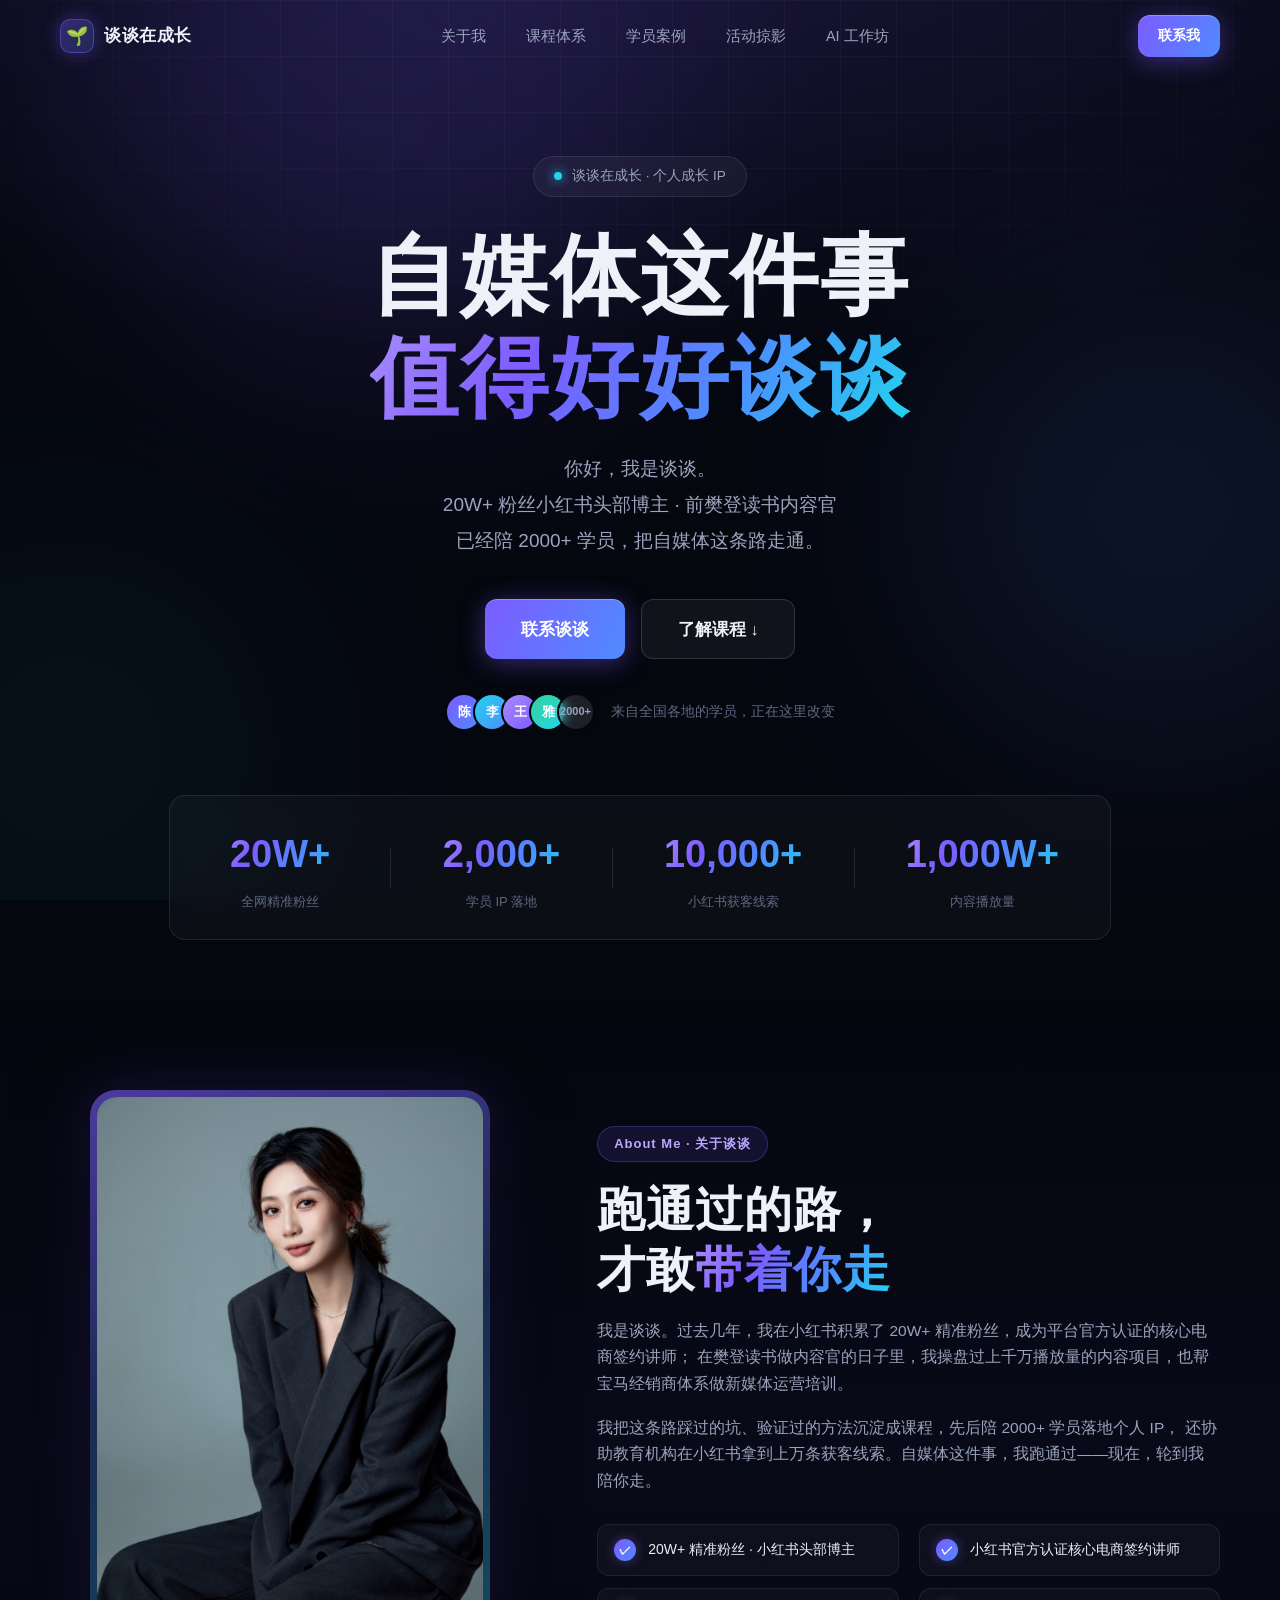
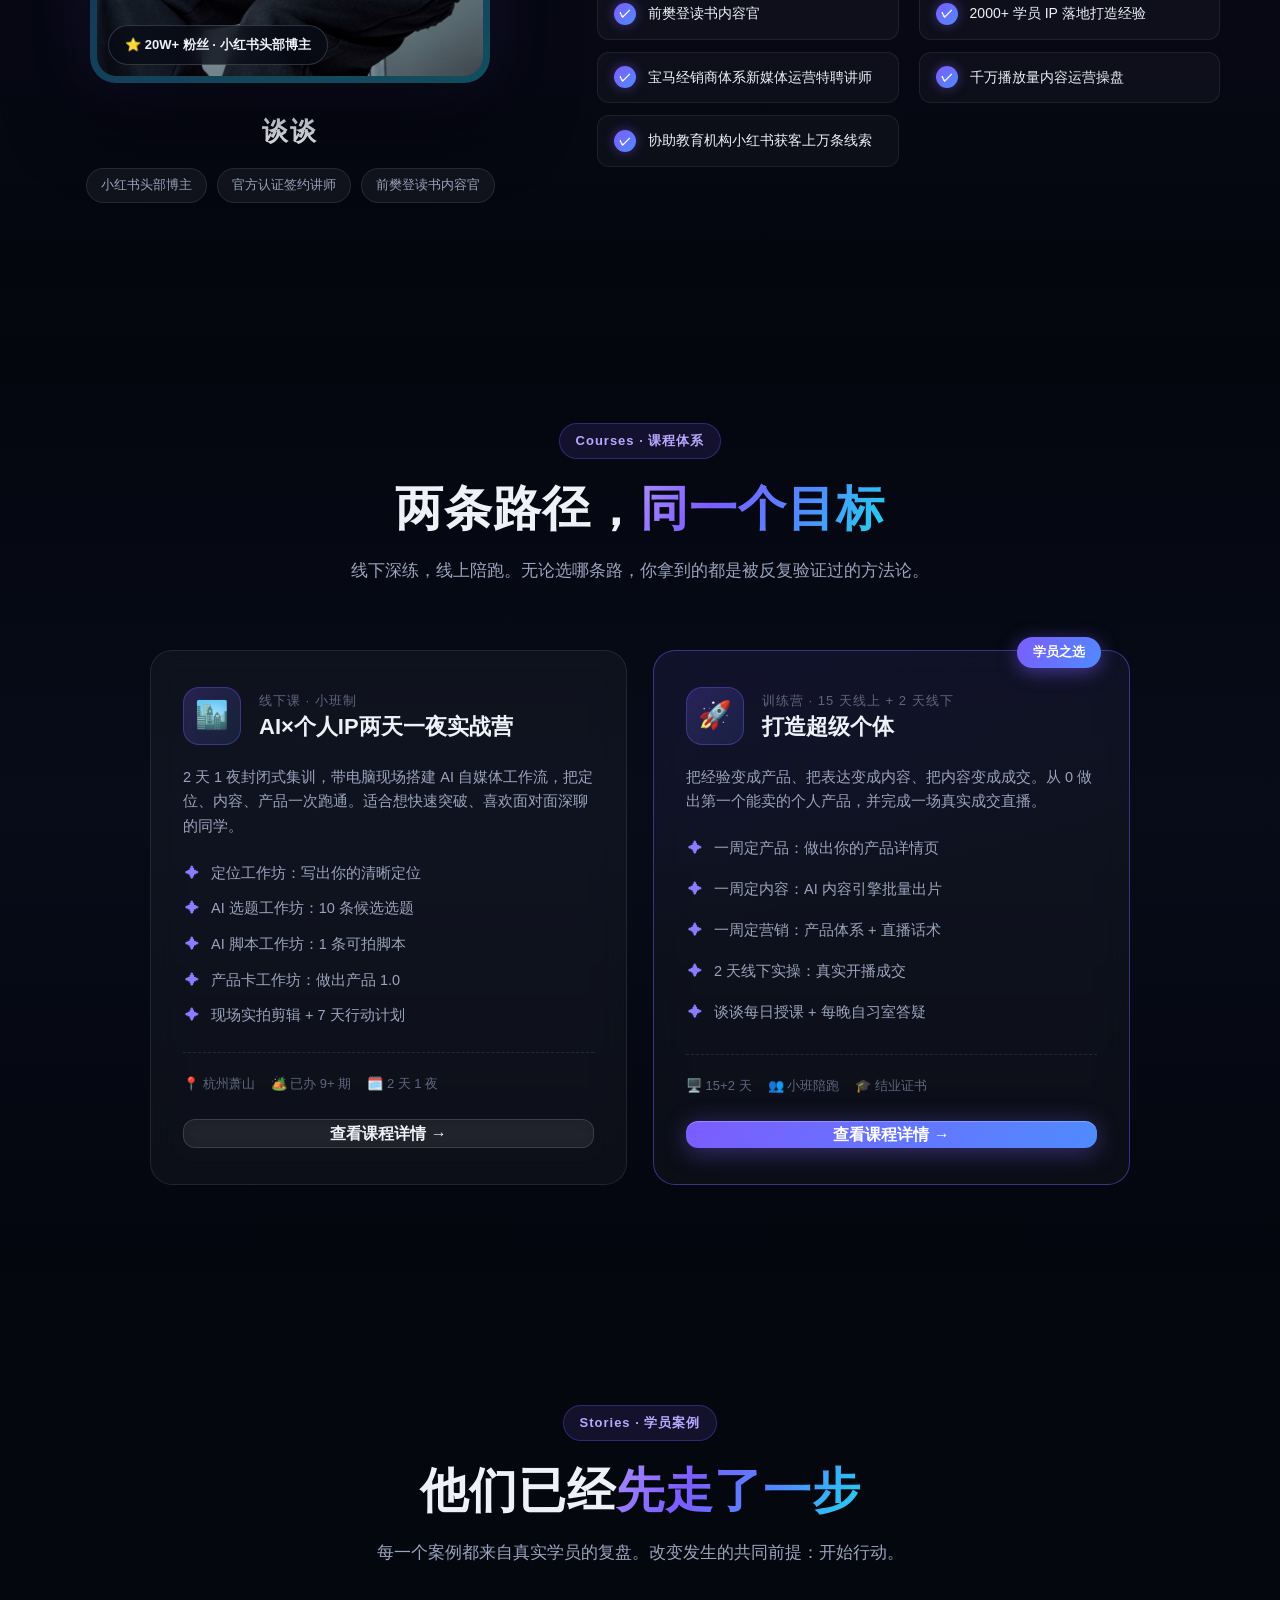
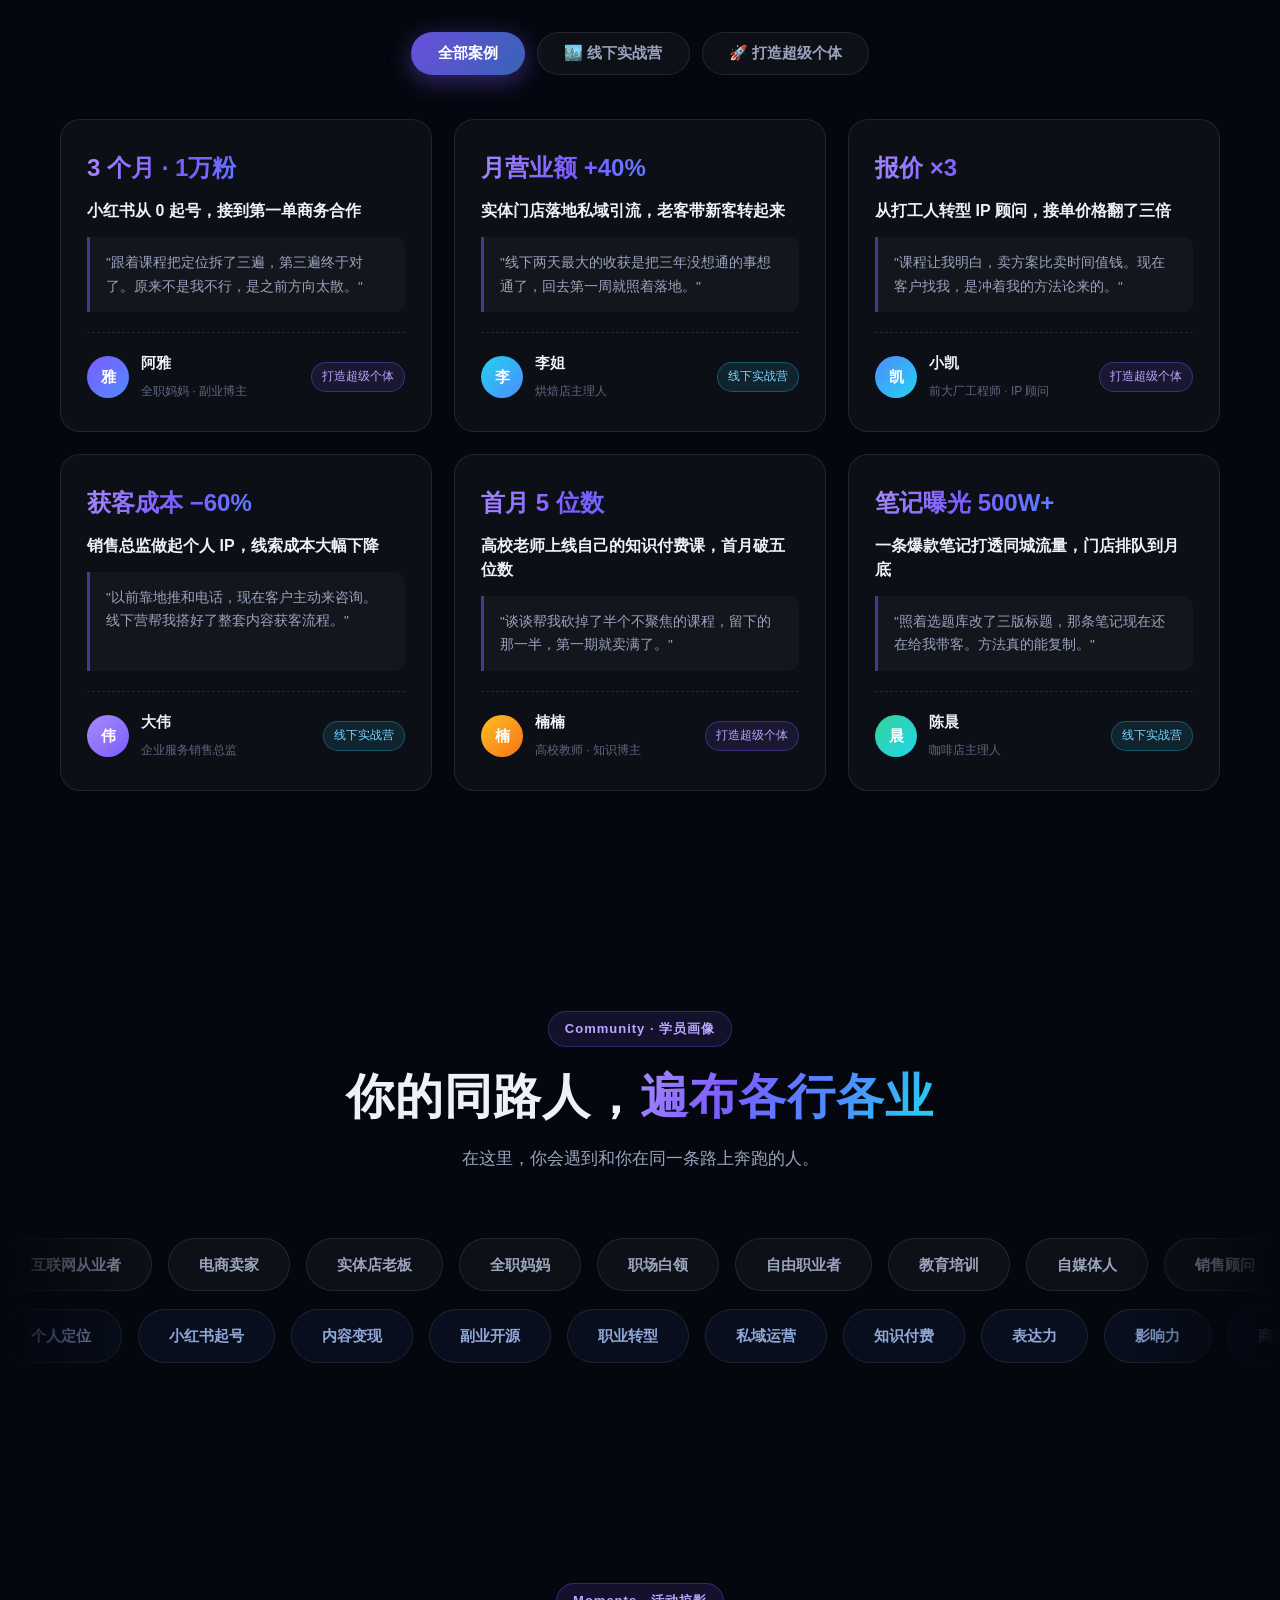
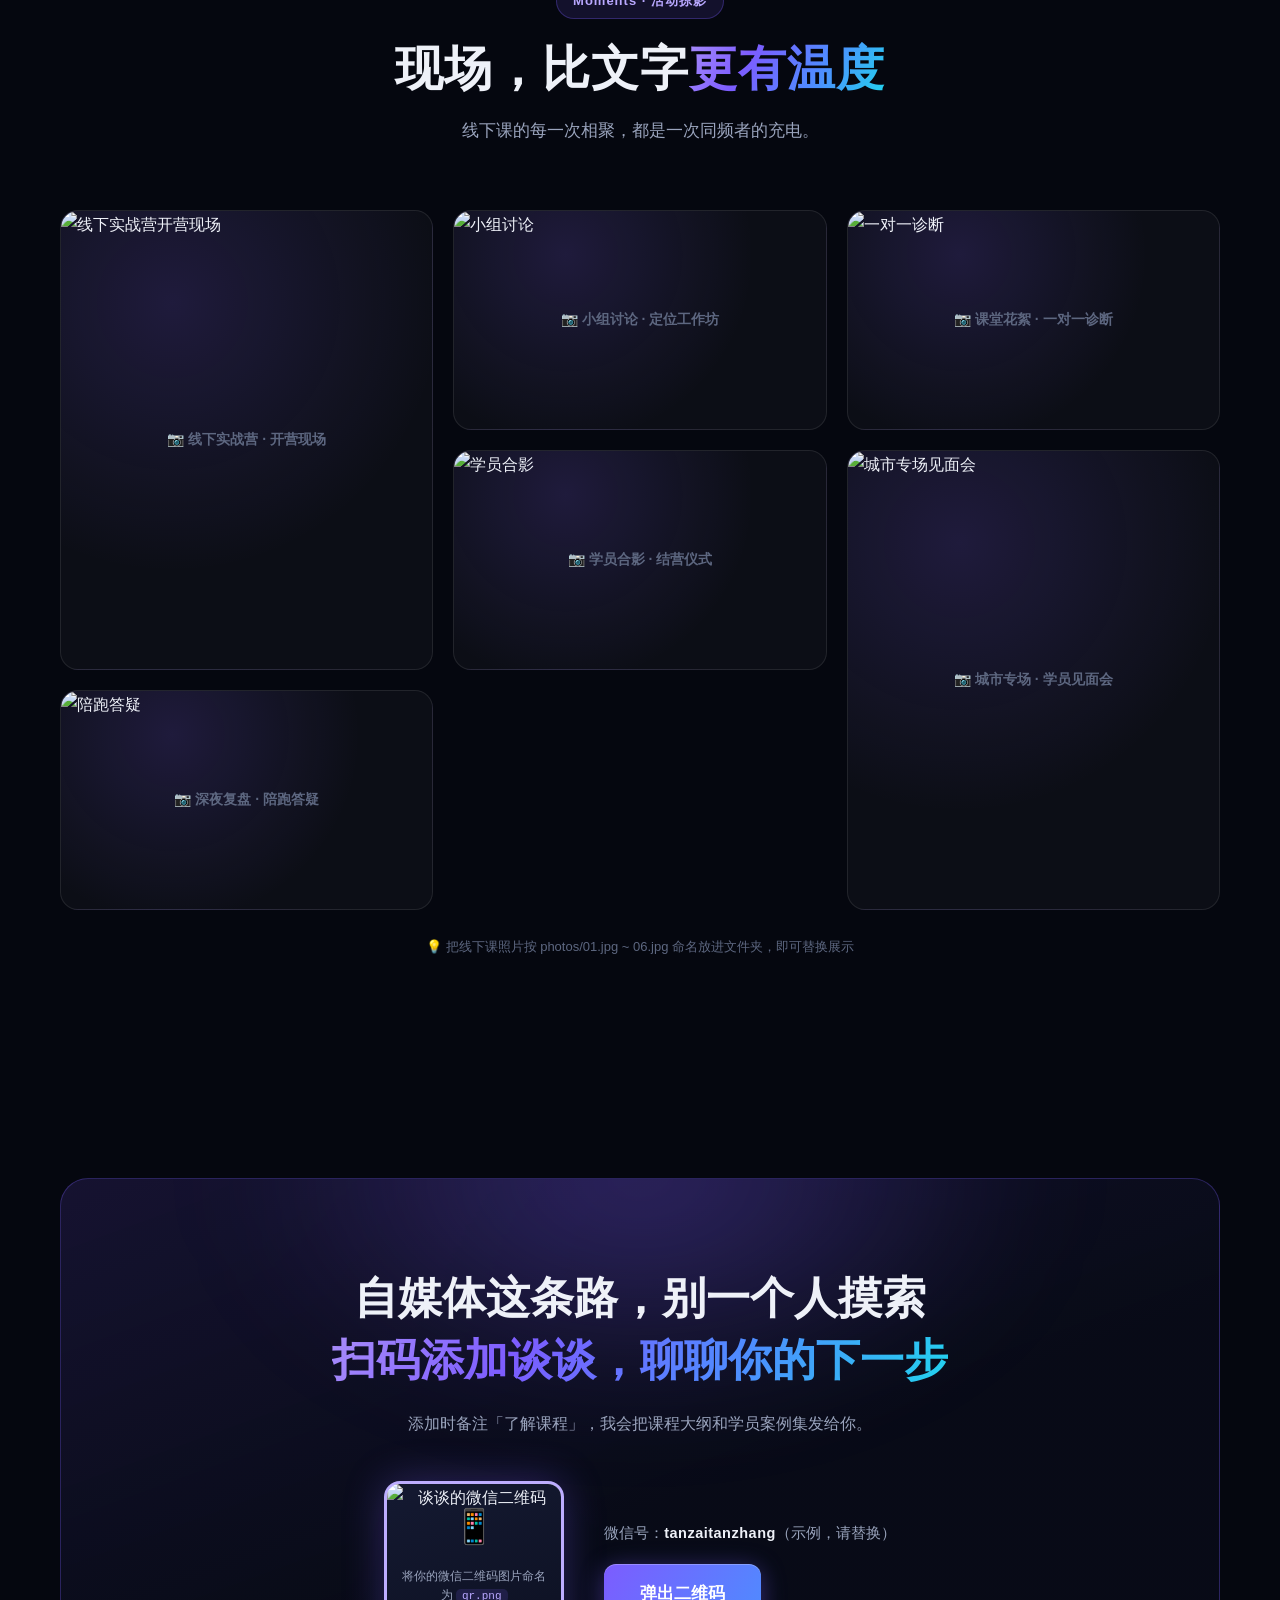
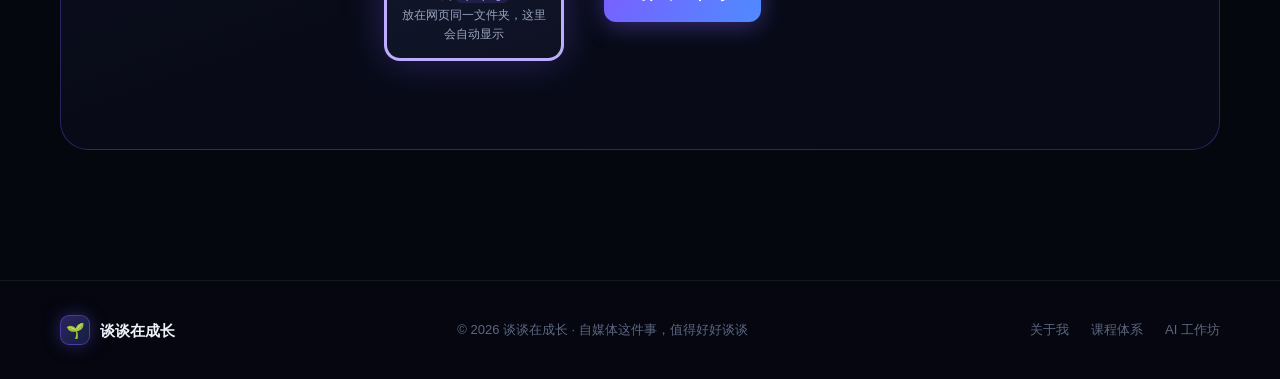
==== commit 6b26e115: "新增 AI 自媒体工作坊：四个爆款助手（DeepSeek 驱动）" ====
--- a/index.html
+++ b/index.html
@@ -30,6 +30,7 @@
         <a href="#courses">课程体系</a>
         <a href="#cases">学员案例</a>
         <a href="#gallery">活动掠影</a>
+        <a href="workshop.html">AI 工作坊</a>
       </nav>
       <div class="nav-actions">
         <a href="javascript:void(0)" class="btn btn-primary btn-sm js-contact">联系我</a>
@@ -408,7 +409,7 @@
       <div class="footer-links">
         <a href="#about">关于我</a>
         <a href="#courses">课程体系</a>
-        <a href="#cases">学员案例</a>
+        <a href="workshop.html">AI 工作坊</a>
       </div>
     </div>
   </footer>
--- a/style.css
+++ b/style.css
@@ -1286,6 +1286,283 @@
 .faq-a p { padding: 0 24px 20px; font-size: 14px; color: var(--text-dim); line-height: 1.85; }
 .faq-item.open .faq-a { grid-template-rows: 1fr; }
 
+/* ======================= AI 工作坊 ======================= */
+.ws-hero { padding-bottom: 10px; }
+
+.ws-settings-wrap { padding: 30px 0 0; }
+.ws-settings {
+  display: grid;
+  grid-template-columns: 1.5fr 1fr;
+  gap: 24px;
+  max-width: 980px;
+  margin: 0 auto;
+  padding: 26px 28px;
+  background: var(--card);
+  border: 1px solid var(--card-border);
+  border-radius: 20px;
+  backdrop-filter: blur(12px);
+}
+.ws-settings label {
+  display: block;
+  font-size: 14px;
+  font-weight: 600;
+  color: var(--text-dim);
+  margin-bottom: 10px;
+}
+.ws-key-row { display: flex; gap: 10px; }
+.ws-key-row input {
+  flex: 1;
+  min-width: 0;
+  padding: 12px 14px;
+  font-size: 14px;
+  font-family: var(--font);
+  color: var(--text);
+  background: rgba(255, 255, 255, 0.05);
+  border: 1px solid var(--card-border);
+  border-radius: 12px;
+  outline: none;
+  transition: border-color 0.2s;
+}
+.ws-key-row input:focus { border-color: rgba(124, 92, 255, 0.6); }
+.ws-eye {
+  flex-shrink: 0;
+  width: 46px;
+  border: 1px solid var(--card-border);
+  background: rgba(255, 255, 255, 0.05);
+  border-radius: 12px;
+  cursor: pointer;
+  font-size: 16px;
+}
+.ws-key-hint { margin-top: 10px; font-size: 12.5px; color: var(--text-faint); line-height: 1.7; }
+.ws-key-hint a { color: #8b7bff; text-decoration: none; }
+.ws-key-hint a:hover { text-decoration: underline; }
+.ws-model-block select {
+  width: 100%;
+  padding: 12px 14px;
+  font-size: 14px;
+  font-family: var(--font);
+  color: var(--text);
+  background: rgba(255, 255, 255, 0.05);
+  border: 1px solid var(--card-border);
+  border-radius: 12px;
+  outline: none;
+}
+.ws-model-status { margin-top: 10px; font-size: 12.5px; color: var(--text-faint); }
+.ws-status-on { color: #34d399; }
+.ws-status-off { color: #f87171; }
+
+.ws-main-wrap { padding: 34px 0 110px; }
+.ws-tabs {
+  display: flex;
+  justify-content: center;
+  gap: 12px;
+  flex-wrap: wrap;
+  margin-bottom: 26px;
+}
+.ws-tab {
+  padding: 12px 26px;
+  font-size: 15px;
+  font-weight: 600;
+  font-family: var(--font);
+  color: var(--text-dim);
+  background: rgba(255, 255, 255, 0.04);
+  border: 1px solid var(--card-border);
+  border-radius: 999px;
+  cursor: pointer;
+  transition: all 0.25s;
+}
+.ws-tab:hover { color: var(--text); border-color: rgba(255, 255, 255, 0.25); transform: translateY(-2px); }
+.ws-tab.active {
+  color: #fff;
+  background: linear-gradient(120deg, rgba(124, 92, 255, 0.85), rgba(79, 139, 255, 0.7));
+  border-color: transparent;
+  box-shadow: 0 6px 24px rgba(124, 92, 255, 0.4);
+}
+
+.ws-panel {
+  max-width: 880px;
+  margin: 0 auto;
+  display: flex;
+  flex-direction: column;
+  padding: 26px 28px 22px;
+  background: var(--card);
+  border: 1px solid var(--card-border);
+  border-radius: 22px;
+  backdrop-filter: blur(14px);
+}
+.ws-panel-head {
+  display: flex;
+  align-items: center;
+  justify-content: space-between;
+  gap: 16px;
+  flex-wrap: wrap;
+  padding-bottom: 18px;
+  border-bottom: 1px dashed rgba(255, 255, 255, 0.1);
+}
+.ws-panel-title { display: flex; align-items: center; gap: 14px; }
+.ws-panel-icon {
+  display: grid;
+  place-items: center;
+  width: 48px;
+  height: 48px;
+  font-size: 23px;
+  border-radius: 14px;
+  background: linear-gradient(135deg, rgba(124, 92, 255, 0.22), rgba(79, 139, 255, 0.12));
+  border: 1px solid rgba(124, 92, 255, 0.35);
+}
+.ws-panel-title h2 { font-size: 18px; }
+.ws-panel-title p { margin-top: 2px; font-size: 12.5px; color: var(--text-faint); }
+.ws-panel-actions { display: flex; gap: 10px; }
+.ws-mini-btn {
+  padding: 8px 14px;
+  font-size: 12.5px;
+  font-family: var(--font);
+  color: var(--text-dim);
+  background: rgba(255, 255, 255, 0.05);
+  border: 1px solid var(--card-border);
+  border-radius: 10px;
+  cursor: pointer;
+  transition: all 0.2s;
+}
+.ws-mini-btn:hover { color: var(--text); border-color: rgba(255, 255, 255, 0.25); }
+
+.ws-chat {
+  height: min(52vh, 460px);
+  min-height: 320px;
+  overflow-y: auto;
+  display: flex;
+  flex-direction: column;
+  gap: 16px;
+  padding: 20px 4px;
+  scroll-behavior: smooth;
+}
+.ws-msg { display: flex; gap: 12px; align-items: flex-start; }
+.ws-msg.ws-user { flex-direction: row-reverse; }
+.ws-avatar {
+  flex-shrink: 0;
+  display: grid;
+  place-items: center;
+  width: 36px;
+  height: 36px;
+  font-size: 13px;
+  font-weight: 700;
+  color: #fff;
+  border-radius: 50%;
+  background: linear-gradient(135deg, #7c5cff, #4f8bff);
+}
+.ws-user .ws-avatar { background: linear-gradient(135deg, #22d3ee, #4f8bff); }
+.ws-bubble {
+  max-width: 82%;
+  padding: 13px 16px;
+  font-size: 14px;
+  line-height: 1.75;
+  color: var(--text);
+  background: rgba(255, 255, 255, 0.05);
+  border: 1px solid var(--card-border);
+  border-radius: 4px 16px 16px 16px;
+  word-break: break-word;
+}
+.ws-user .ws-bubble {
+  background: linear-gradient(120deg, rgba(124, 92, 255, 0.35), rgba(79, 139, 255, 0.25));
+  border-color: rgba(124, 92, 255, 0.4);
+  border-radius: 16px 4px 16px 16px;
+  white-space: pre-wrap;
+}
+.ws-bubble.ws-streaming::after {
+  content: "▌";
+  margin-left: 2px;
+  color: #8b7bff;
+  animation: pulse 1s ease-in-out infinite;
+}
+.ws-bubble h4 { font-size: 14.5px; margin: 10px 0 4px; color: #b9a8ff; }
+.ws-bubble h4:first-child { margin-top: 0; }
+.ws-bubble ul { margin: 6px 0; padding-left: 20px; display: grid; gap: 4px; }
+.ws-bubble p { margin: 4px 0; }
+.ws-bubble code {
+  padding: 1px 6px;
+  font-size: 12.5px;
+  color: #b9a8ff;
+  background: rgba(124, 92, 255, 0.15);
+  border-radius: 5px;
+}
+.ws-typing { color: var(--text-faint); }
+.ws-error { color: #fca5a5; }
+
+.ws-empty {
+  margin: auto;
+  text-align: center;
+  color: var(--text-faint);
+  font-size: 14px;
+  line-height: 1.9;
+}
+.ws-empty-icon { font-size: 40px; display: block; margin-bottom: 10px; }
+
+.ws-chips {
+  display: flex;
+  gap: 10px;
+  flex-wrap: wrap;
+  padding: 4px 0 14px;
+}
+.ws-chip {
+  padding: 8px 14px;
+  font-size: 12.5px;
+  font-family: var(--font);
+  color: var(--text-dim);
+  background: rgba(255, 255, 255, 0.04);
+  border: 1px dashed var(--card-border);
+  border-radius: 999px;
+  cursor: pointer;
+  transition: all 0.2s;
+}
+.ws-chip:hover {
+  color: #b9a8ff;
+  border-color: rgba(124, 92, 255, 0.5);
+  background: rgba(124, 92, 255, 0.1);
+}
+
+.ws-input-row {
+  display: flex;
+  gap: 14px;
+  align-items: flex-end;
+  padding-top: 16px;
+  border-top: 1px dashed rgba(255, 255, 255, 0.1);
+}
+.ws-input-row textarea {
+  flex: 1;
+  min-width: 0;
+  resize: none;
+  padding: 13px 16px;
+  font-size: 14px;
+  font-family: var(--font);
+  color: var(--text);
+  background: rgba(255, 255, 255, 0.05);
+  border: 1px solid var(--card-border);
+  border-radius: 14px;
+  outline: none;
+  line-height: 1.6;
+  transition: border-color 0.2s;
+}
+.ws-input-row textarea:focus { border-color: rgba(124, 92, 255, 0.6); }
+.ws-send-col { display: flex; flex-direction: column; gap: 8px; }
+.ws-send { padding: 12px 26px; }
+.ws-stop { padding: 10px 26px; font-size: 14px; }
+.hidden { display: none !important; }
+.ws-note {
+  margin-top: 14px;
+  font-size: 12px;
+  color: var(--text-faint);
+  line-height: 1.7;
+}
+
+@media (max-width: 720px) {
+  .ws-settings { grid-template-columns: 1fr; padding: 22px 18px; }
+  .ws-panel { padding: 20px 16px 16px; }
+  .ws-chat { height: 48vh; }
+  .ws-input-row { flex-direction: column; align-items: stretch; }
+  .ws-send-col { flex-direction: row; }
+  .ws-send-col .btn { flex: 1; }
+}
+
 @media (max-width: 960px) {
   .fit-grid { grid-template-columns: 1fr; }
   .agenda-day { padding: 26px 22px 16px; }
